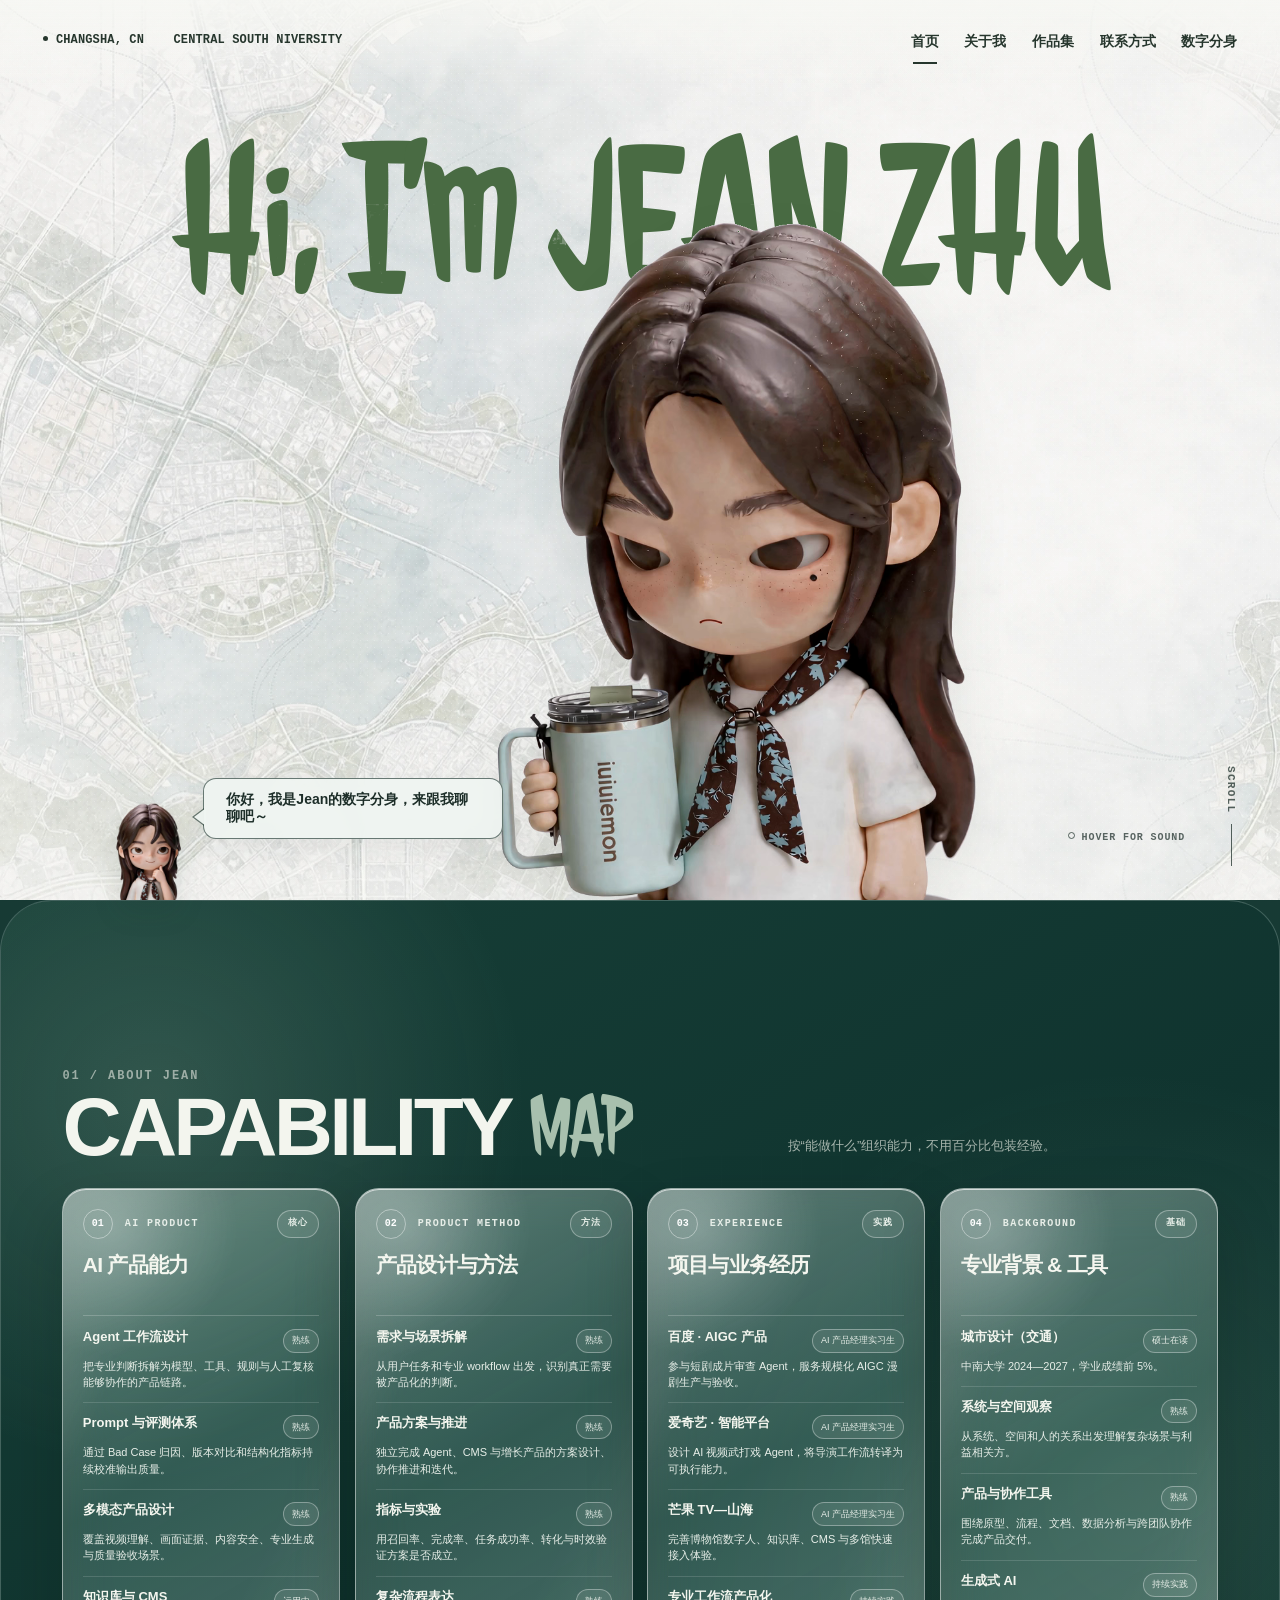
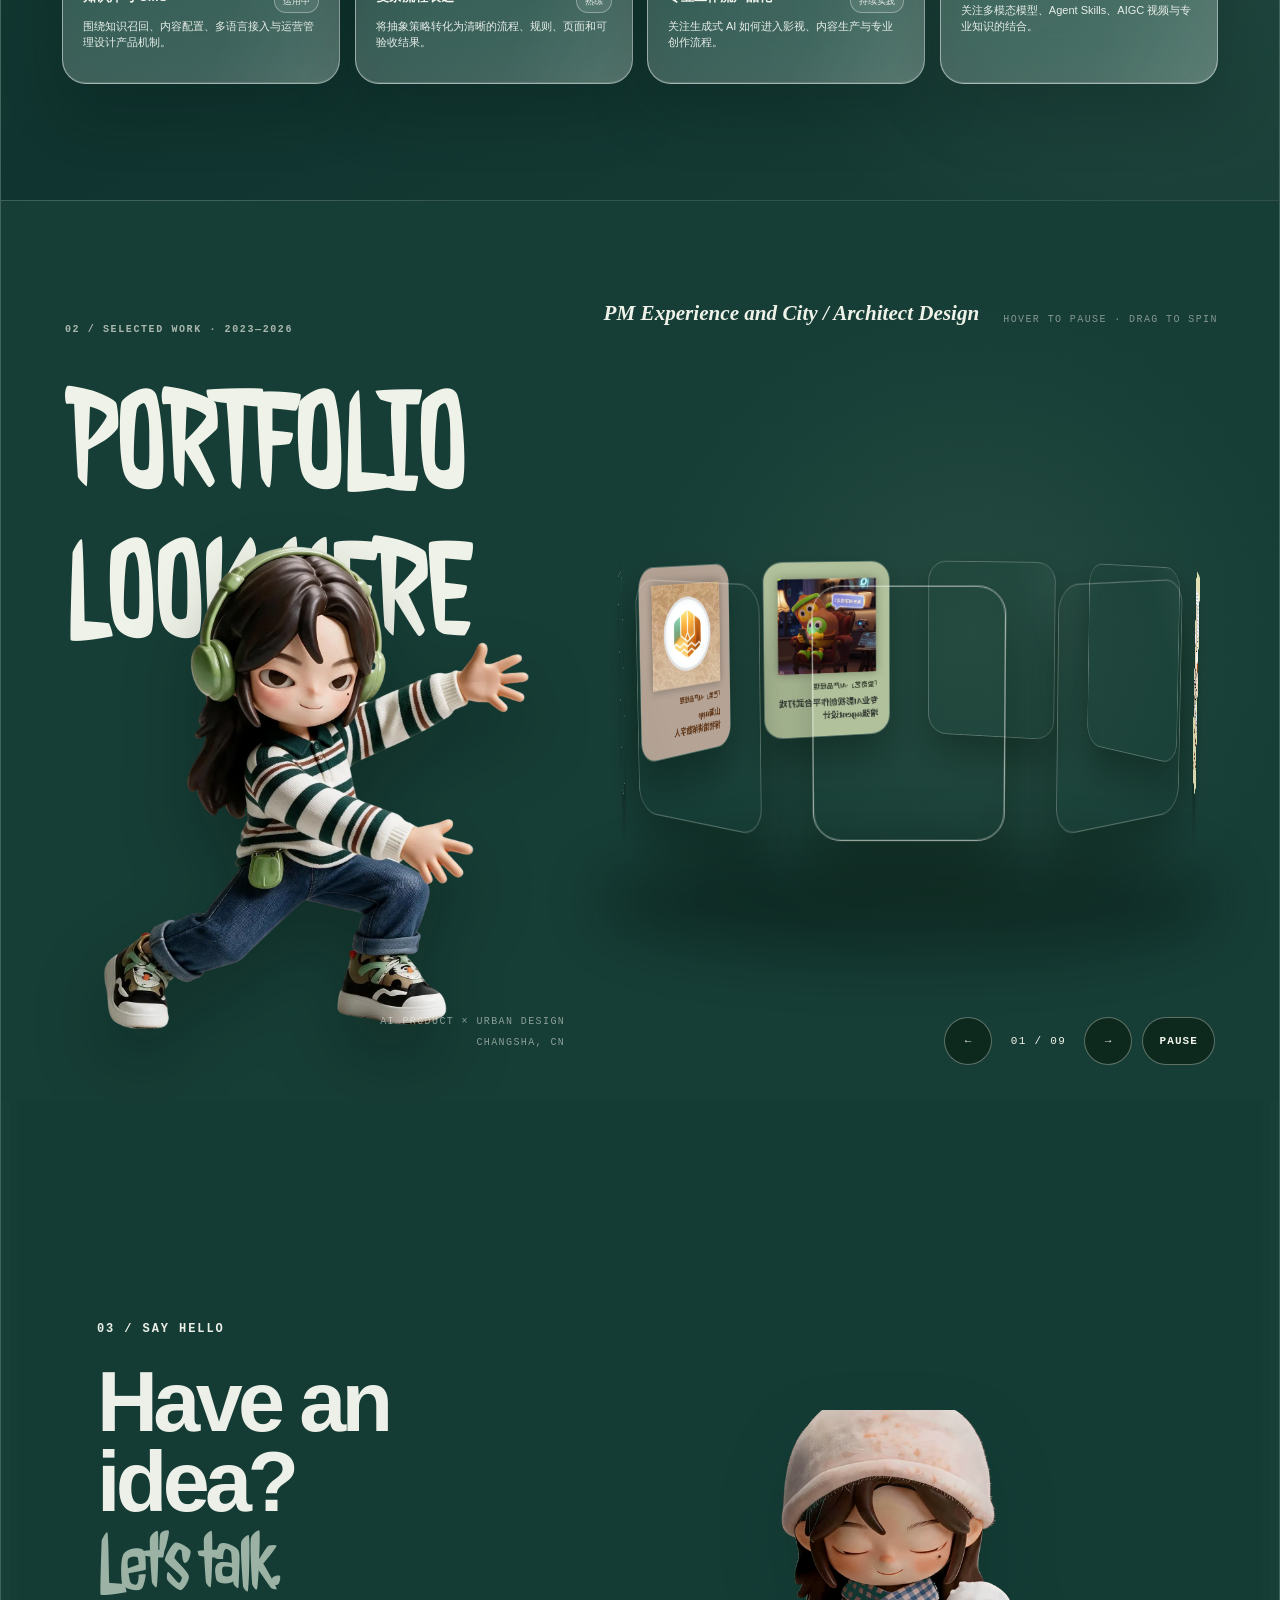
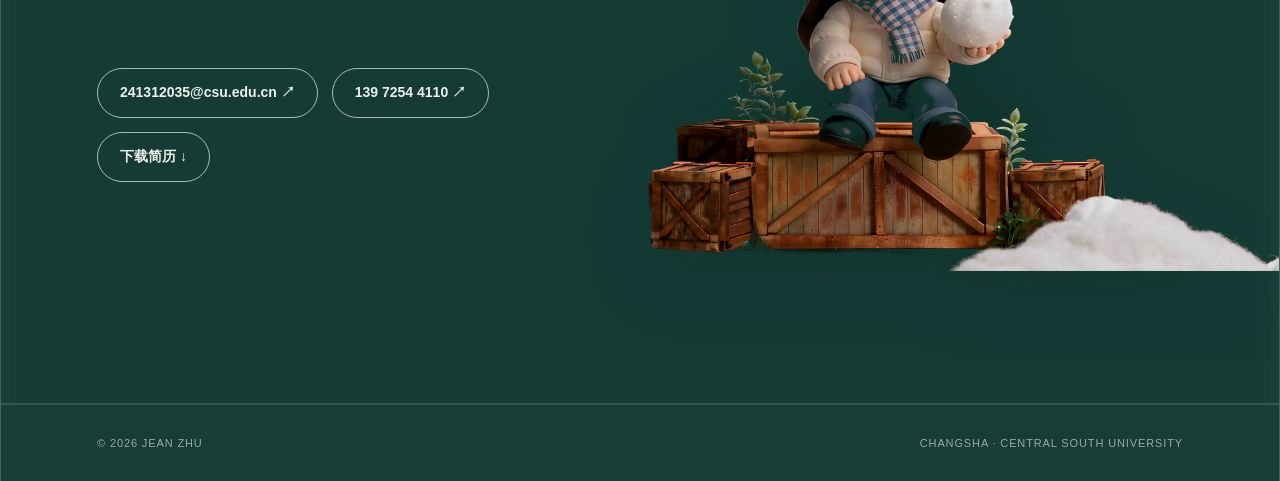
==== index.html @ d47df319 "Publish Jean Zhu portfolio" ====
<!doctype html>
<html lang="zh-CN">
  <head>
    <meta charset="UTF-8" />
    <meta name="viewport" content="width=device-width, initial-scale=1, viewport-fit=cover" />
    <meta name="theme-color" content="#eef2ee" />
    <meta
      name="description"
      content="Jean Zhu 的个人 IP 网站——AI 产品、城市观察与专业工作流。"
    />
    <title>Jean Zhu — Personal Portfolio</title>
    <style>
      @font-face {
        font-family: "Jolly Lodger";
        src: url("./assets/jean-home/JollyLodger-Regular.ttf") format("truetype");
        font-display: swap;
        font-style: normal;
        font-weight: 400;
      }

      :root {
        --forest: #496b43;
        --forest-deep: #173a34;
        --lower-surface: #163d36;
        --lower-surface-rgb: 22, 61, 54;
        --ink: #1d2e29;
        --paper: #edf1ed;
        --paper-solid: #f5f6f1;
        --line: rgba(27, 55, 48, 0.42);
        --nav-x: clamp(24px, 3.35vw, 68px);
        --ui-font: "Avenir Next Condensed", "Avenir Next", "Arial Narrow", "PingFang SC",
          "Microsoft YaHei", sans-serif;
      }

      *,
      *::before,
      *::after {
        box-sizing: border-box;
      }

      html {
        scroll-behavior: smooth;
      }

      body {
        min-width: 320px;
        margin: 0;
        overflow-x: hidden;
        color: var(--ink);
        background: var(--forest-deep);
        font-family: var(--ui-font);
        -webkit-font-smoothing: antialiased;
      }

      button,
      input {
        font: inherit;
      }

      button,
      a {
        -webkit-tap-highlight-color: transparent;
        touch-action: manipulation;
      }

      button {
        color: inherit;
      }

      a {
        color: inherit;
        text-decoration: none;
      }

      :focus-visible {
        outline: 2px solid var(--forest-deep);
        outline-offset: 4px;
      }

      .sr-only {
        position: absolute;
        width: 1px;
        height: 1px;
        padding: 0;
        margin: -1px;
        overflow: hidden;
        clip: rect(0, 0, 0, 0);
        white-space: nowrap;
        border: 0;
      }

      .skip-link {
        position: fixed;
        top: 12px;
        left: 12px;
        z-index: 100;
        padding: 10px 14px;
        border-radius: 999px;
        background: var(--forest-deep);
        color: #fff;
        font-size: 13px;
        font-weight: 700;
        transform: translateY(-150%);
        transition: transform 160ms ease;
      }

      .skip-link:focus {
        transform: translateY(0);
      }

      .topbar {
        position: fixed;
        inset: 0 0 auto;
        z-index: 50;
        display: flex;
        align-items: flex-start;
        justify-content: space-between;
        min-height: 86px;
        padding: 34px var(--nav-x) 20px;
        background: linear-gradient(to bottom, rgba(246, 247, 243, 0.82), rgba(246, 247, 243, 0));
        color: #26362d;
        transition: color 220ms ease, background 220ms ease;
      }

      .topbar.is-dark {
        color: #f1f2eb;
        background: linear-gradient(to bottom, rgba(16, 46, 41, 0.88), rgba(16, 46, 41, 0));
      }

      .brand-meta,
      .nav-links {
        display: flex;
        align-items: center;
        white-space: nowrap;
        font-weight: 760;
        line-height: 1;
      }

      .brand-meta {
        gap: clamp(24px, 2.3vw, 48px);
        font-family: "Arial Narrow", "Avenir Next Condensed", monospace;
        font-size: clamp(12px, 0.84vw, 17px);
        letter-spacing: 0.012em;
      }

      .brand-meta__city::before {
        display: inline-block;
        width: 5px;
        height: 5px;
        margin: 0 8px 2px 0;
        border-radius: 50%;
        background: currentColor;
        content: "";
      }

      .nav-links {
        gap: clamp(22px, 2vw, 42px);
        font-size: clamp(14px, 1vw, 20px);
      }

      .nav-links a,
      .nav-links button {
        position: relative;
        display: inline-flex;
        align-items: flex-start;
        min-height: 30px;
        margin: 0;
        padding: 0 0 8px;
        border: 0;
        background: transparent;
        cursor: pointer;
        -webkit-appearance: none;
        appearance: none;
        color: inherit;
        font: inherit;
        font-weight: 760;
        line-height: 1;
      }

      .nav-links a::after,
      .nav-links button::after {
        position: absolute;
        right: 8%;
        bottom: 0;
        left: 8%;
        height: 2px;
        background: currentColor;
        content: "";
        transform: scaleX(0);
        transition: transform 180ms ease;
      }

      .nav-links a:hover::after,
      .nav-links a[aria-current="page"]::after,
      .nav-links button:hover::after {
        transform: scaleX(1);
      }

      .menu-button {
        display: none;
        width: 46px;
        height: 46px;
        padding: 0;
        border: 1px solid currentColor;
        border-radius: 50%;
        background: rgba(244, 246, 241, 0.62);
        cursor: pointer;
      }

      .menu-button span {
        display: block;
        width: 17px;
        height: 1px;
        margin: 5px auto;
        background: currentColor;
        transition: transform 180ms ease;
      }

      .hero {
        position: sticky;
        top: 0;
        z-index: 0;
        height: 100vh;
        height: 100svh;
        min-height: 600px;
        isolation: isolate;
        overflow: hidden;
        background-color: var(--paper);
        background-image: url("./assets/jean-home/city-background.png");
        background-image: image-set(
          url("./assets/jean-home/city-background.webp") type("image/webp"),
          url("./assets/jean-home/city-background.png") type("image/png")
        );
        background-position: center;
        background-size: cover;
        background-repeat: no-repeat;
      }

      .hero::before {
        position: absolute;
        inset: 0;
        z-index: 1;
        background-image: radial-gradient(circle, rgba(255, 255, 255, 0.7) 0.75px, transparent 0.85px);
        background-size: 7px 7px;
        content: "";
        opacity: 0.38;
        pointer-events: none;
      }

      .hero::after {
        position: absolute;
        inset: 0;
        z-index: 1;
        background:
          linear-gradient(to bottom, rgba(255, 255, 255, 0.05) 62%, rgba(242, 245, 240, 0.18)),
          radial-gradient(circle at 52% 42%, rgba(255, 255, 255, 0), rgba(250, 251, 248, 0.1) 72%);
        content: "";
        pointer-events: none;
      }

      .hero-title {
        position: absolute;
        top: clamp(110px, 14.5vh, 168px);
        right: 2vw;
        left: 2vw;
        z-index: 2;
        margin: 0;
        color: var(--forest);
        font-family: "Jolly Lodger", "Arial Narrow", cursive;
        font-size: clamp(124px, 16vw, 324px);
        font-weight: 400;
        letter-spacing: -0.022em;
        line-height: 0.82;
        text-align: center;
        white-space: nowrap;
        opacity: 0;
        transform: translateY(30px);
        animation: title-in 900ms cubic-bezier(0.22, 1, 0.36, 1) 120ms forwards;
      }

      @keyframes title-in {
        to {
          opacity: 1;
          transform: translateY(0);
        }
      }

      .character-stage {
        position: absolute;
        bottom: -1px;
        left: 57%;
        z-index: 3;
        height: min(77.5svh, 860px);
        aspect-ratio: 4 / 3;
        transform: translateX(-50%);
        cursor: default;
        pointer-events: auto;
      }

      .character-stage video {
        display: block;
        width: 100%;
        height: 100%;
        object-fit: contain;
        object-position: center bottom;
        filter: saturate(0.96) contrast(1.015) drop-shadow(0 22px 25px rgba(37, 47, 40, 0.08));
        transition: filter 220ms ease;
      }

      .character-stage.is-sounding video {
        filter: saturate(1) contrast(1.025) brightness(1.015) drop-shadow(0 24px 28px rgba(37, 47, 40, 0.11));
      }

      .character-stage video.video-fallback {
        mix-blend-mode: multiply;
      }

      .scroll-note {
        position: absolute;
        right: var(--nav-x);
        bottom: 34px;
        z-index: 4;
        display: flex;
        align-items: center;
        gap: 10px;
        color: rgba(29, 46, 41, 0.74);
        font-family: "Arial Narrow", monospace;
        font-size: 11px;
        font-weight: 700;
        letter-spacing: 0.12em;
        text-transform: uppercase;
        writing-mode: vertical-rl;
      }

      .scroll-note::after {
        width: 1px;
        height: 42px;
        background: currentColor;
        content: "";
        animation: scroll-line 1.7s ease-in-out infinite;
        transform-origin: top;
      }

      @keyframes scroll-line {
        0%, 100% { transform: scaleY(0.35); opacity: 0.45; }
        50% { transform: scaleY(1); opacity: 1; }
      }

      .assistant-root {
        position: fixed;
        left: clamp(24px, 8.7vw, 178px);
        bottom: 0;
        z-index: 70;
        display: flex;
        align-items: flex-end;
        gap: 16px;
      }

      .assistant-launcher {
        flex: none;
        padding: 0;
        border: 0;
        background: transparent;
        cursor: pointer;
      }

      .assistant-avatar {
        display: block;
        width: clamp(76px, 5.9vw, 120px);
        height: auto;
        filter: drop-shadow(0 10px 14px rgba(27, 48, 40, 0.12));
        transform-origin: bottom;
        transition: transform 220ms cubic-bezier(0.22, 1, 0.36, 1);
      }

      .assistant-launcher:hover .assistant-avatar {
        transform: translateY(-4px) rotate(-1deg);
      }

      .assistant-greeting {
        position: relative;
        display: block;
        width: clamp(300px, 20vw, 360px);
        min-width: 0;
        margin-bottom: clamp(46px, 4.8vw, 84px);
        padding: 12px 22px;
        border: 1px solid rgba(32, 55, 48, 0.65);
        border-radius: 13px;
        background: rgba(239, 245, 241, 0.92);
        box-shadow: 0 10px 30px rgba(27, 48, 40, 0.07);
        color: var(--ink);
        cursor: pointer;
        font-size: clamp(14px, 1.05vw, 20px);
        font-weight: 650;
        line-height: 1.25;
        text-align: left;
        backdrop-filter: blur(8px);
        transition: opacity 180ms ease, transform 180ms ease, visibility 180ms step-end;
      }

      .assistant-greeting:active,
      .assistant-launcher:active .assistant-avatar {
        transform: scale(0.97);
      }

      .assistant-greeting.is-hidden {
        visibility: hidden;
        opacity: 0;
        pointer-events: none;
        transform: translateX(-12px) scale(0.96);
        transition: opacity 180ms ease, transform 180ms ease, visibility 180ms step-start;
      }

      .assistant-greeting::before,
      .assistant-greeting::after {
        position: absolute;
        left: -12px;
        bottom: 12px;
        width: 0;
        height: 0;
        border-top: 9px solid transparent;
        border-right: 12px solid rgba(32, 55, 48, 0.65);
        border-bottom: 9px solid transparent;
        content: "";
      }

      .assistant-greeting::after {
        left: -10px;
        border-right-color: rgba(239, 245, 241, 0.98);
      }

      .assistant-panel {
        position: absolute;
        left: 0;
        bottom: calc(100% + 22px);
        display: none;
        width: min(390px, calc(100vw - 48px));
        max-height: min(610px, calc(100vh - 170px));
        overflow: hidden;
        border: 1px solid rgba(22, 55, 49, 0.55);
        border-radius: 18px;
        background: rgba(248, 249, 245, 0.96);
        box-shadow: 0 24px 70px rgba(19, 49, 43, 0.24);
        backdrop-filter: blur(18px);
        transform-origin: bottom left;
      }

      .assistant-panel.is-open {
        display: grid;
        grid-template-rows: auto minmax(120px, 1fr) auto auto;
        animation: panel-in 240ms cubic-bezier(0.22, 1, 0.36, 1);
      }

      @keyframes panel-in {
        from { opacity: 0; transform: translateY(12px) scale(0.97); }
        to { opacity: 1; transform: translateY(0) scale(1); }
      }

      .assistant-header {
        display: flex;
        align-items: center;
        justify-content: space-between;
        padding: 16px 16px 14px 18px;
        border-bottom: 1px solid rgba(22, 55, 49, 0.14);
      }

      .assistant-header strong,
      .assistant-header small {
        display: block;
      }

      .assistant-header strong {
        font-size: 14px;
        letter-spacing: 0.08em;
      }

      .assistant-header small {
        margin-top: 2px;
        color: rgba(29, 46, 41, 0.62);
        font-size: 11px;
      }

      .assistant-close {
        display: grid;
        width: 44px;
        height: 44px;
        place-items: center;
        padding: 0;
        border: 0;
        border-radius: 50%;
        background: transparent;
        cursor: pointer;
        font-size: 24px;
      }

      .assistant-close:hover {
        background: rgba(23, 58, 52, 0.08);
      }

      .assistant-messages {
        display: flex;
        flex-direction: column;
        gap: 10px;
        min-height: 150px;
        padding: 16px 18px;
        overflow-y: auto;
        overscroll-behavior: contain;
      }

      .message {
        max-width: 88%;
        margin: 0;
        padding: 10px 12px;
        border-radius: 14px;
        font-size: 13px;
        line-height: 1.55;
      }

      .message--assistant {
        align-self: flex-start;
        border-bottom-left-radius: 4px;
        background: #e4ece6;
      }

      .message--user {
        align-self: flex-end;
        border-bottom-right-radius: 4px;
        background: var(--forest-deep);
        color: #fff;
      }

      .quick-questions {
        display: flex;
        gap: 7px;
        padding: 0 18px 12px;
        overflow-x: auto;
        scrollbar-width: none;
      }

      .quick-questions::-webkit-scrollbar {
        display: none;
      }

      .quick-questions button {
        flex: none;
        min-height: 36px;
        padding: 7px 11px;
        border: 1px solid rgba(23, 58, 52, 0.28);
        border-radius: 999px;
        background: transparent;
        cursor: pointer;
        font-size: 11px;
        transition: background 160ms ease, color 160ms ease;
      }

      .quick-questions button:hover {
        background: var(--forest-deep);
        color: #fff;
      }

      .assistant-form {
        display: grid;
        grid-template-columns: 1fr 44px;
        gap: 8px;
        padding: 12px;
        border-top: 1px solid rgba(22, 55, 49, 0.14);
      }

      .assistant-form input {
        min-width: 0;
        height: 44px;
        padding: 0 14px;
        border: 1px solid rgba(23, 58, 52, 0.25);
        border-radius: 999px;
        background: #fff;
        font-size: 13px;
      }

      .assistant-form button {
        display: grid;
        width: 44px;
        height: 44px;
        place-items: center;
        border: 0;
        border-radius: 50%;
        background: var(--forest-deep);
        color: #fff;
        cursor: pointer;
        font-size: 18px;
      }

      .assistant-form button:disabled {
        cursor: not-allowed;
        opacity: 0.4;
      }

      .music-toggle {
        position: fixed;
        right: calc(var(--nav-x) + 48px);
        bottom: 24px;
        z-index: 65;
        min-height: 44px;
        padding: 0 4px;
        border: 0;
        background: transparent;
        color: rgba(29, 46, 41, 0.72);
        cursor: default;
        font-family: "Arial Narrow", monospace;
        font-size: 10px;
        font-weight: 700;
        letter-spacing: 0.09em;
        text-transform: uppercase;
        pointer-events: none;
      }

      .music-toggle::before {
        display: inline-block;
        width: 7px;
        height: 7px;
        margin: 0 7px 1px 0;
        border: 1px solid currentColor;
        border-radius: 50%;
        content: "";
      }

      .music-toggle.is-playing::before {
        background: currentColor;
      }

      .content-shell {
        position: relative;
        z-index: 10;
        margin-top: 0;
        overflow: hidden;
        border: 1px solid rgba(255, 255, 255, 0.2);
        border-bottom: 0;
        border-radius: clamp(34px, 4vw, 66px) clamp(34px, 4vw, 66px) 0 0;
        background: rgba(var(--lower-surface-rgb), 0.94);
        color: #edf0e8;
        box-shadow:
          inset 0 1px 0 rgba(255, 255, 255, 0.22),
          inset 0 18px 48px rgba(255, 255, 255, 0.035);
        -webkit-backdrop-filter: blur(20px) saturate(135%);
        backdrop-filter: blur(20px) saturate(135%);
      }

      .content-shell::before {
        position: absolute;
        top: 0;
        right: 0;
        left: 0;
        z-index: 2;
        height: clamp(82px, 10vw, 156px);
        border-radius: inherit;
        background:
          radial-gradient(ellipse at 24% -30%, rgba(255, 255, 255, 0.21), transparent 53%),
          linear-gradient(180deg, rgba(255, 255, 255, 0.12), rgba(255, 255, 255, 0.025) 48%, transparent);
        box-shadow: inset 0 1px 0 rgba(255, 255, 255, 0.28);
        content: "";
        pointer-events: none;
      }

      .content-shell > * {
        position: relative;
        z-index: 3;
      }

      .content-section {
        min-height: 82vh;
        padding: clamp(100px, 11vw, 180px) clamp(28px, 7.5vw, 154px);
        border-bottom: 1px solid rgba(237, 240, 232, 0.14);
      }

      .section-kicker {
        margin: 0 0 26px;
        font-family: "Arial Narrow", monospace;
        font-size: 12px;
        font-weight: 700;
        letter-spacing: 0.16em;
        text-transform: uppercase;
      }

      .content-section h2 {
        max-width: 1050px;
        margin: 0;
        font-size: clamp(46px, 6.6vw, 126px);
        font-weight: 650;
        letter-spacing: -0.055em;
        line-height: 0.95;
      }

      .content-section h2 em {
        color: #9bb2a5;
        font-family: "Jolly Lodger", cursive;
        font-style: normal;
        font-weight: 400;
      }

      #about {
        position: relative;
        display: flex;
        flex-direction: column;
        justify-content: center;
        min-height: 100vh;
        min-height: 100svh;
        padding: clamp(92px, 10vh, 112px) clamp(28px, 4.8vw, 92px) clamp(34px, 4.5vh, 56px);
        overflow: hidden;
        isolation: isolate;
        background:
          radial-gradient(circle at 12% 22%, rgba(191, 218, 198, 0.17), transparent 28%),
          radial-gradient(circle at 88% 64%, rgba(116, 154, 137, 0.16), transparent 32%),
          linear-gradient(150deg, #173f37 0%, #10342f 55%, #183e37 100%);
      }

      #about::before {
        position: absolute;
        inset: 0;
        z-index: -1;
        background-image:
          linear-gradient(rgba(255, 255, 255, 0.018) 1px, transparent 1px),
          linear-gradient(90deg, rgba(255, 255, 255, 0.018) 1px, transparent 1px);
        background-size: 40px 40px;
        content: "";
        opacity: 0.42;
        -webkit-mask-image: radial-gradient(ellipse at 50% 42%, #000 12%, transparent 74%);
        mask-image: radial-gradient(ellipse at 50% 42%, #000 12%, transparent 74%);
      }

      .about-heading {
        display: grid;
        grid-template-columns: minmax(0, 1fr) minmax(280px, 430px);
        align-items: end;
        gap: 10px clamp(32px, 5vw, 88px);
        width: min(1600px, 100%);
        margin: 0 auto;
        text-align: left;
      }

      .about-heading .section-kicker {
        grid-column: 1 / -1;
        margin-bottom: 0;
        color: rgba(237, 240, 232, 0.58);
      }

      .content-section .about-title {
        max-width: none;
        color: #f3f5ee;
        font-size: clamp(58px, 6.4vw, 112px);
        letter-spacing: -0.045em;
        line-height: 0.82;
        white-space: nowrap;
      }

      .content-section .about-title em {
        display: inline-block;
        color: #a8c0ae;
      }

      .about-lede {
        max-width: 430px;
        margin: 0 0 4px;
        color: rgba(237, 240, 232, 0.68);
        font-size: clamp(13px, 0.95vw, 17px);
        line-height: 1.55;
      }

      .about-grid {
        display: grid;
        grid-template-columns: repeat(4, minmax(0, 1fr));
        gap: clamp(12px, 1.15vw, 20px);
        width: min(1600px, 100%);
        margin: clamp(22px, 3.2vh, 34px) auto 0;
        perspective: 1200px;
      }

      .skill-card {
        --card-rotate-x: 0deg;
        --card-rotate-y: 0deg;
        --card-shift-x: 0px;
        --shine-x: 50%;
        --shine-y: 16%;
        position: relative;
        min-width: 0;
        min-height: 0;
        padding: clamp(18px, 1.55vw, 26px);
        overflow: hidden;
        border: 1px solid rgba(255, 255, 255, 0.46);
        border-radius: clamp(24px, 1.8vw, 32px);
        background:
          linear-gradient(150deg, rgba(244, 250, 244, 0.28), rgba(184, 211, 196, 0.12) 52%, rgba(244, 250, 244, 0.18)),
          rgba(220, 235, 224, 0.1);
        box-shadow:
          0 28px 60px rgba(2, 20, 17, 0.24),
          inset 0 1px 0 rgba(255, 255, 255, 0.66),
          inset 0 -1px 0 rgba(255, 255, 255, 0.14);
        color: #f4f6ef;
        transform: translate3d(var(--card-shift-x), 0, 0) rotateX(var(--card-rotate-x)) rotateY(var(--card-rotate-y));
        transform-style: preserve-3d;
        transition: transform 260ms cubic-bezier(0.2, 0.72, 0.25, 1), border-color 220ms ease, box-shadow 220ms ease;
        will-change: transform;
        -webkit-backdrop-filter: blur(24px) saturate(128%);
        backdrop-filter: blur(24px) saturate(128%);
      }

      .skill-card::before,
      .skill-card::after {
        position: absolute;
        inset: 0;
        border-radius: inherit;
        content: "";
        pointer-events: none;
      }

      .skill-card::before {
        background:
          linear-gradient(116deg, rgba(255, 255, 255, 0.2), transparent 28%, transparent 72%, rgba(214, 237, 222, 0.12)),
          radial-gradient(circle at 18% 8%, rgba(255, 255, 255, 0.34), transparent 25%);
        opacity: 0.72;
      }

      .skill-card::after {
        background: radial-gradient(circle 190px at var(--shine-x) var(--shine-y), rgba(255, 255, 255, 0.3), transparent 68%);
        mix-blend-mode: screen;
        opacity: 0;
        transition: opacity 180ms ease;
      }

      .skill-card.is-parallax-active {
        border-color: rgba(255, 255, 255, 0.68);
        box-shadow:
          0 36px 78px rgba(2, 20, 17, 0.3),
          inset 0 1px 0 rgba(255, 255, 255, 0.82),
          inset 0 -1px 0 rgba(255, 255, 255, 0.2);
      }

      .skill-card.is-parallax-active::after {
        opacity: 1;
      }

      .skill-card > * {
        position: relative;
        z-index: 1;
        transform: translateZ(18px);
      }

      .skill-card__meta {
        display: grid;
        grid-template-columns: auto minmax(0, 1fr) auto;
        align-items: center;
        gap: 12px;
        min-height: 30px;
        margin-bottom: clamp(15px, 1.7vh, 22px);
        color: #e7eee8;
        font: 700 10px/1 "Arial Narrow", monospace;
        letter-spacing: 0.14em;
        text-transform: uppercase;
      }

      .skill-card__index {
        display: grid;
        width: 30px;
        height: 30px;
        place-items: center;
        border: 1px solid rgba(255, 255, 255, 0.4);
        border-radius: 50%;
        color: #fff;
        letter-spacing: 0;
      }

      .skill-card__badge,
      .skill-item__badge {
        display: inline-flex;
        align-items: center;
        justify-content: center;
        border: 1px solid rgba(255, 255, 255, 0.34);
        border-radius: 999px;
        background: rgba(239, 246, 239, 0.09);
        color: #e7eee8;
        white-space: nowrap;
      }

      .skill-card__badge {
        min-height: 28px;
        padding: 0 10px;
        font-size: 9px;
        letter-spacing: 0.08em;
      }

      .skill-card h3 {
        min-height: 2.15em;
        margin: 0;
        font-size: clamp(21px, 1.55vw, 28px);
        letter-spacing: -0.035em;
        line-height: 1.08;
      }

      .skill-list {
        display: grid;
        gap: 0;
        margin: clamp(13px, 1.8vh, 18px) 0 0;
        padding: 0;
        border-top: 1px solid rgba(255, 255, 255, 0.2);
        list-style: none;
      }

      .skill-list li {
        padding: clamp(10px, 1.35vh, 14px) 0;
        border-bottom: 1px solid rgba(255, 255, 255, 0.14);
      }

      .skill-list li:last-child {
        border-bottom: 0;
      }

      .skill-item__heading {
        display: flex;
        align-items: flex-start;
        justify-content: space-between;
        gap: 10px;
      }

      .skill-item__heading h4 {
        margin: 0;
        font-size: clamp(13px, 0.9vw, 16px);
        line-height: 1.28;
      }

      .skill-item__badge {
        flex: none;
        min-height: 24px;
        padding: 0 8px;
        font-size: 9px;
      }

      .skill-list p {
        margin: 5px 0 0;
        color: #e7eee8;
        font-size: clamp(11px, 0.74vw, 13px);
        line-height: 1.48;
      }

      @media (max-width: 1080px) {
        #about {
          justify-content: flex-start;
          padding-right: clamp(28px, 7.5vw, 72px);
          padding-bottom: 80px;
          padding-left: clamp(28px, 7.5vw, 72px);
        }

        .about-heading {
          grid-template-columns: 1fr;
        }

        .about-heading .section-kicker {
          grid-column: auto;
        }

        .content-section .about-title {
          white-space: normal;
        }

        .about-lede {
          margin-top: 10px;
        }

        .about-grid {
          grid-template-columns: repeat(2, minmax(0, 1fr));
        }

        .skill-card {
          min-height: 0;
        }

        .skill-card h3 {
          min-height: 0;
        }
      }

      #work {
        position: relative;
        display: grid;
        grid-template-columns: minmax(360px, 0.9fr) minmax(560px, 1.1fr);
        align-items: center;
        gap: clamp(28px, 3vw, 64px);
        min-height: 100vh;
        min-height: 100svh;
        padding: clamp(100px, 9vh, 134px) clamp(28px, 5vw, 96px) clamp(32px, 4vh, 56px);
        overflow: hidden;
        isolation: isolate;
        background:
          radial-gradient(circle at 76% 48%, rgba(144, 174, 137, 0.12), transparent 31%),
          var(--lower-surface);
      }

      #work::before {
        position: absolute;
        inset: 0;
        z-index: -1;
        background-image:
          linear-gradient(rgba(255, 255, 255, 0.018) 1px, transparent 1px),
          linear-gradient(90deg, rgba(255, 255, 255, 0.018) 1px, transparent 1px);
        background-size: 38px 38px;
        content: "";
        opacity: 0.42;
        -webkit-mask-image: radial-gradient(circle at 75% 50%, #000, transparent 68%);
        mask-image: radial-gradient(circle at 75% 50%, #000, transparent 68%);
      }

      .portfolio-copy {
        position: relative;
        z-index: 4;
        align-self: stretch;
        min-height: 540px;
      }

      .portfolio-eyebrow {
        position: absolute;
        top: 3%;
        left: 0;
        margin: 0;
        color: rgba(239, 242, 232, 0.68);
        font-family: "Arial Narrow", monospace;
        font-size: 10px;
        font-weight: 700;
        letter-spacing: 0.16em;
        text-transform: uppercase;
      }

      .portfolio-title {
        position: absolute;
        top: 12%;
        left: 0;
        z-index: 1;
        margin: 0;
        color: #eff2e8;
        font-family: "Jolly Lodger", cursive;
        font-size: clamp(106px, 10.6vw, 204px);
        font-weight: 400;
        letter-spacing: -0.025em;
        line-height: 0.68;
        text-transform: uppercase;
      }

      .portfolio-title span {
        display: block;
      }

      .portfolio-title span + span {
        margin-top: 0.42em;
      }

      .portfolio-title em {
        color: inherit;
        font-style: normal;
      }

      .portfolio-jean {
        position: absolute;
        top: 29%;
        bottom: auto;
        left: 50%;
        z-index: 3;
        display: block;
        width: min(41vw, 560px);
        height: 76%;
        object-fit: contain;
        object-position: center top;
        filter: drop-shadow(0 34px 34px rgba(4, 18, 8, 0.3));
        pointer-events: none;
        transform: translateX(-50%);
      }

      .portfolio-meta {
        position: absolute;
        right: 0;
        bottom: 2%;
        z-index: 4;
        display: grid;
        justify-items: end;
        gap: 7px;
        margin: 0;
        color: rgba(239, 242, 232, 0.54);
        font-family: "Arial Narrow", monospace;
        font-size: 10px;
        letter-spacing: 0.14em;
        line-height: 1.4;
        text-transform: uppercase;
      }

      .portfolio-showcase {
        position: relative;
        z-index: 3;
        align-self: stretch;
        display: grid;
        grid-template-rows: auto minmax(390px, 1fr) auto;
        min-width: 0;
        min-height: 540px;
      }

      .portfolio-showcase__heading {
        display: flex;
        align-items: end;
        justify-content: space-between;
        gap: 24px;
        margin: 0 0 18px;
      }

      .portfolio-showcase__heading p {
        max-width: 560px;
        margin: 0;
        color: #eff2e8;
        font-family: Georgia, "Times New Roman", serif;
        font-size: clamp(18px, 1.65vw, 30px);
        font-style: italic;
        font-weight: 700;
        line-height: 1.15;
        white-space: nowrap;
      }

      .portfolio-showcase__heading span {
        flex: none;
        color: rgba(239, 242, 232, 0.5);
        font-family: "Arial Narrow", monospace;
        font-size: 10px;
        letter-spacing: 0.14em;
        text-transform: uppercase;
      }

      .portfolio-stage {
        --ring-radius: clamp(260px, 22vw, 340px);
        position: relative;
        min-width: 0;
        min-height: 390px;
        cursor: grab;
        perspective: 1450px;
        perspective-origin: 50% 48%;
        touch-action: pan-y;
        user-select: none;
      }

      .portfolio-stage::after {
        position: absolute;
        left: 50%;
        border-radius: 50%;
        content: "";
        pointer-events: none;
        transform: translateX(-50%);
      }

      .portfolio-stage::after {
        top: 76%;
        width: min(48vw, 700px);
        height: 16%;
        background: rgba(2, 12, 4, 0.36);
        filter: blur(28px);
      }

      .portfolio-ring {
        position: absolute;
        top: 50%;
        left: 50%;
        z-index: 2;
        width: 1px;
        height: 1px;
        transform: rotateX(-6deg) rotateY(var(--ring-rotation, 0deg));
        transform-style: preserve-3d;
        will-change: transform;
      }

      .portfolio-card {
        --card-angle: 0deg;
        --card-scale: 1;
        --card-lift: 0px;
        position: absolute;
        top: 0;
        left: 0;
        display: block;
        width: clamp(142px, 12.2vw, 186px);
        aspect-ratio: 3 / 4;
        overflow: hidden;
        border: 1px solid rgba(239, 242, 232, 0.28);
        border-radius: clamp(19px, 1.8vw, 30px);
        background: transparent;
        box-shadow: 0 24px 46px rgba(3, 14, 6, 0.32);
        cursor: pointer;
        transform:
          translate(-50%, -50%)
          rotateY(var(--card-angle))
          translateZ(calc(var(--ring-radius) + var(--card-lift)))
          scale(var(--card-scale));
        transform-style: preserve-3d;
        transition:
          filter 180ms ease,
          border-color 180ms ease,
          box-shadow 220ms ease,
          transform 240ms cubic-bezier(0.2, 0.8, 0.2, 1);
        will-change: transform;
        -webkit-user-drag: none;
      }

      .portfolio-card img {
        display: block;
        width: 100%;
        height: 100%;
        object-fit: cover;
        transform: translateZ(0.2px);
        pointer-events: none;
        -webkit-user-drag: none;
        user-select: none;
      }

      .portfolio-card::after {
        position: absolute;
        inset: 0;
        border-radius: inherit;
        background: linear-gradient(112deg, rgba(255, 255, 255, 0.2), transparent 24%, transparent 70%, rgba(0, 0, 0, 0.1));
        content: "";
        opacity: 0.18;
        pointer-events: none;
        transform: translateZ(0.4px);
      }

      .portfolio-card[aria-current="true"] {
        border-color: rgba(239, 242, 232, 0.62);
      }

      .portfolio-card:hover,
      .portfolio-card:focus-visible {
        --card-lift: 14px;
        --card-scale: 1.045;
        border-color: rgba(239, 242, 232, 0.9);
        box-shadow: 0 34px 64px rgba(1, 12, 4, 0.5), 0 0 0 5px rgba(239, 242, 232, 0.07);
        filter: brightness(1.07) saturate(1.04);
      }

      .portfolio-card:active {
        filter: brightness(0.94);
      }

      .portfolio-stage.is-dragging {
        cursor: grabbing;
      }

      .portfolio-stage.is-dragging .portfolio-card {
        cursor: grabbing;
      }

      .portfolio-stage.is-dragging .portfolio-ring,
      .portfolio-stage.is-dragging .portfolio-card {
        transition: none;
      }

      .portfolio-card:focus-visible,
      .portfolio-control:focus-visible {
        outline: 3px solid #f3f5ec;
        outline-offset: 5px;
      }

      .portfolio-controls {
        position: relative;
        z-index: 40;
        display: flex;
        align-items: center;
        justify-content: flex-end;
        gap: 10px;
        padding-top: 10px;
      }

      .portfolio-control {
        display: grid;
        place-items: center;
        min-width: 48px;
        height: 48px;
        padding: 0 16px;
        border: 1px solid rgba(239, 242, 232, 0.36);
        border-radius: 999px;
        background: rgba(7, 25, 11, 0.54);
        color: #f1f4eb;
        cursor: pointer;
        font: 700 11px/1 "Arial Narrow", monospace;
        letter-spacing: 0.1em;
        text-transform: uppercase;
        transition: background 160ms ease, color 160ms ease, border-color 160ms ease;
      }

      .portfolio-control:hover {
        border-color: #f1f4eb;
        background: #f1f4eb;
        color: #17341b;
      }

      .portfolio-count {
        min-width: 72px;
        color: #eff2e8;
        font-family: "Arial Narrow", monospace;
        font-size: 11px;
        font-variant-numeric: tabular-nums;
        letter-spacing: 0.12em;
        text-align: center;
      }

      .portfolio-toast {
        position: absolute;
        right: 0;
        bottom: 68px;
        z-index: 60;
        max-width: min(320px, 80vw);
        padding: 13px 17px;
        border: 1px solid rgba(239, 242, 232, 0.26);
        border-radius: 999px;
        background: rgba(5, 20, 9, 0.92);
        box-shadow: 0 16px 36px rgba(0, 0, 0, 0.3);
        color: #f1f4eb;
        font-size: 12px;
        line-height: 1.4;
        opacity: 0;
        pointer-events: none;
        transform: translateY(8px);
        transition: opacity 180ms ease, transform 220ms ease;
      }

      .portfolio-toast.is-visible {
        opacity: 1;
        transform: translateY(0);
      }

      body.project-viewer-open {
        overflow: hidden;
      }

      .project-viewer {
        position: fixed;
        z-index: 1000;
        inset: 0;
        display: grid;
        grid-template-rows: auto minmax(0, 1fr);
        padding: 14px;
        visibility: hidden;
        background:
          radial-gradient(circle at 14% 0%, rgba(202, 221, 208, 0.22), transparent 34%),
          rgba(7, 29, 23, 0.88);
        backdrop-filter: blur(26px) saturate(125%);
        -webkit-backdrop-filter: blur(26px) saturate(125%);
        opacity: 0;
        pointer-events: none;
        transform: translateY(24px);
        transition:
          opacity 280ms ease,
          transform 360ms cubic-bezier(0.22, 1, 0.36, 1),
          visibility 0s linear 360ms;
      }

      .project-viewer.is-open {
        visibility: visible;
        opacity: 1;
        pointer-events: auto;
        transform: none;
        transition-delay: 0s;
      }

      .project-viewer.is-closing {
        visibility: hidden;
        opacity: 0;
        pointer-events: none;
        transform: none;
        transition: none;
      }

      .project-viewer__bar {
        min-height: 66px;
        display: grid;
        grid-template-columns: minmax(0, 1fr) auto minmax(0, 1fr);
        align-items: center;
        gap: 16px;
        padding: 8px 10px 14px;
        color: #f2f5ed;
      }

      .project-viewer__close {
        width: fit-content;
        min-height: 44px;
        display: inline-flex;
        align-items: center;
        gap: 9px;
        padding: 0 16px;
        border: 1px solid rgba(242, 245, 237, 0.35);
        border-radius: 999px;
        color: inherit;
        background: rgba(242, 245, 237, 0.1);
        cursor: pointer;
        font: 700 11px/1 "Arial Narrow", monospace;
        letter-spacing: 0.1em;
        text-transform: uppercase;
        transition: color 180ms ease, background 180ms ease, transform 180ms ease;
      }

      .project-viewer__close:hover {
        color: #17341b;
        background: #f2f5ed;
        transform: translateX(-2px);
      }

      .project-viewer__title {
        max-width: min(50vw, 620px);
        margin: 0;
        overflow: hidden;
        font-size: 12px;
        font-weight: 750;
        letter-spacing: 0.13em;
        text-align: center;
        text-overflow: ellipsis;
        text-transform: uppercase;
        white-space: nowrap;
      }

      .project-viewer__count {
        justify-self: end;
        margin: 0;
        color: rgba(242, 245, 237, 0.66);
        font: 700 11px/1 "Arial Narrow", monospace;
        letter-spacing: 0.16em;
      }

      .project-viewer__canvas {
        position: relative;
        min-height: 0;
        overflow: hidden;
        border: 1px solid rgba(255, 255, 255, 0.34);
        border-radius: 34px;
        background: #eef0e8;
        box-shadow: 0 30px 90px rgba(0, 0, 0, 0.36);
      }

      .project-viewer__loading {
        position: absolute;
        z-index: 2;
        inset: 0;
        display: grid;
        place-items: center;
        color: #315046;
        background: #eef0e8;
        font: 700 11px/1 "Arial Narrow", monospace;
        letter-spacing: 0.18em;
        text-transform: uppercase;
        transition: opacity 180ms ease, visibility 180ms ease;
      }

      .project-viewer__loading::before {
        position: absolute;
        width: 34px;
        height: 34px;
        margin-top: -52px;
        border: 2px solid rgba(49, 80, 70, 0.18);
        border-top-color: #315046;
        border-radius: 50%;
        animation: project-viewer-spin 0.8s linear infinite;
        content: "";
      }

      .project-viewer.is-loaded .project-viewer__loading {
        visibility: hidden;
        opacity: 0;
      }

      .project-viewer iframe {
        width: 100%;
        height: 100%;
        display: block;
        border: 0;
        background: #eef0e8;
      }

      @keyframes project-viewer-spin {
        to { transform: rotate(360deg); }
      }

      @media (max-width: 680px) {
        .project-viewer {
          padding: 8px;
        }

        .project-viewer__bar {
          min-height: 60px;
          grid-template-columns: auto minmax(0, 1fr) auto;
          gap: 9px;
          padding: 4px 2px 8px;
        }

        .project-viewer__close {
          padding: 0 13px;
        }

        .project-viewer__close span {
          display: none;
        }

        .project-viewer__title {
          max-width: none;
          font-size: 10px;
          letter-spacing: 0.08em;
        }

        .project-viewer__canvas {
          border-radius: 24px;
        }
      }

      @media (prefers-reduced-motion: reduce) {
        .project-viewer,
        .project-viewer__loading {
          transition: none;
        }

        .project-viewer__loading::before {
          animation: none;
        }
      }

      .contact-links {
        display: flex;
        flex-wrap: wrap;
        gap: 14px;
        margin-top: 64px;
      }

      .contact-links a {
        display: inline-flex;
        align-items: center;
        min-height: 50px;
        padding: 0 22px;
        border: 1px solid rgba(237, 240, 232, 0.7);
        border-radius: 999px;
        font-size: 14px;
        font-weight: 700;
        transition: background 180ms ease, color 180ms ease;
      }

      .contact-links a:hover {
        background: #edf0e8;
        color: var(--forest-deep);
      }

      #contact {
        position: relative;
        display: grid;
        grid-template-columns: minmax(0, 0.82fr) minmax(520px, 1.18fr);
        align-items: center;
        gap: clamp(32px, 4vw, 84px);
        min-height: 100vh;
        min-height: 100svh;
        overflow: hidden;
      }

      .contact-copy {
        position: relative;
        z-index: 2;
        min-width: 0;
      }

      .contact-visual {
        position: relative;
        align-self: stretch;
        display: flex;
        align-items: flex-end;
        justify-content: center;
        min-width: 0;
        width: 100%;
        min-height: 620px;
        pointer-events: none;
      }

      .contact-visual::before {
        position: absolute;
        right: 8%;
        bottom: 10%;
        left: 8%;
        height: 24%;
        border-radius: 50%;
        background: radial-gradient(ellipse, rgba(5, 24, 21, 0.28), transparent 70%);
        filter: blur(12px);
        content: "";
      }

      .contact-visual video {
        position: relative;
        z-index: 1;
        display: block;
        flex: none;
        width: clamp(820px, 63vw, 1280px);
        max-width: none;
        height: auto;
        margin-bottom: -1.6%;
        object-fit: contain;
        filter: saturate(0.96) contrast(1.02) drop-shadow(0 28px 32px rgba(5, 24, 21, 0.18));
      }

      footer {
        display: flex;
        justify-content: space-between;
        gap: 30px;
        padding: 32px clamp(28px, 7.5vw, 154px);
        border-top: 1px solid rgba(237, 240, 232, 0.14);
        background: var(--lower-surface);
        color: rgba(237, 240, 232, 0.62);
        font-size: 11px;
        letter-spacing: 0.08em;
      }

      @media (max-width: 980px) {
        .content-section {
          scroll-margin-top: 74px;
        }

        .topbar {
          align-items: center;
          min-height: 74px;
          padding-top: 16px;
          padding-bottom: 14px;
        }

        .nav-links {
          position: absolute;
          top: 74px;
          right: 16px;
          display: none;
          width: min(280px, calc(100vw - 32px));
          padding: 14px;
          border: 1px solid rgba(23, 58, 52, 0.25);
          border-radius: 16px;
          background: rgba(248, 249, 245, 0.96);
          box-shadow: 0 20px 60px rgba(23, 58, 52, 0.16);
          color: var(--forest-deep);
          backdrop-filter: blur(18px);
        }

        .nav-links.is-open {
          display: grid;
          gap: 2px;
        }

        .nav-links a,
        .nav-links button {
          min-height: 48px;
          padding: 0 12px;
          text-align: left;
        }

        .menu-button {
          display: block;
        }

        .hero-title {
          top: clamp(112px, 17vh, 155px);
          font-size: clamp(92px, 14vw, 150px);
        }

        .character-stage {
          left: 59%;
          height: min(72svh, 760px);
        }

        .assistant-root {
          left: 22px;
        }

        .assistant-greeting {
          min-width: 0;
        }

        .about-grid {
          grid-template-columns: repeat(2, minmax(0, 1fr));
        }

        #contact {
          grid-template-columns: 1fr;
          gap: 40px;
          padding-bottom: 0;
        }

        .contact-copy {
          max-width: 720px;
        }

        .contact-visual {
          min-height: min(67vw, 620px);
          margin-inline: calc(clamp(28px, 7.5vw, 154px) * -1);
        }

        .contact-visual video {
          width: min(118vw, 980px);
        }
      }

      @media (max-width: 640px) {
        :root {
          --nav-x: 18px;
        }

        .brand-meta {
          display: grid;
          gap: 5px;
          font-size: 10px;
        }

        .brand-meta__city::before {
          width: 4px;
          height: 4px;
          margin-right: 5px;
        }

        .hero {
          min-height: 560px;
          background-position: 44% center;
        }

        .hero-title {
          top: 120px;
          right: 12px;
          left: 12px;
          font-size: clamp(82px, 24vw, 124px);
          line-height: 0.75;
          white-space: normal;
        }

        .hero-title span {
          display: block;
        }

        .character-stage {
          left: 56%;
          height: min(64svh, 590px);
        }

        .scroll-note {
          display: none;
        }

        .assistant-root {
          left: 12px;
        }

        .assistant-avatar {
          width: 72px;
        }

        .assistant-launcher {
          flex: none;
        }

        .assistant-greeting {
          min-width: 0;
          width: min(250px, calc(100vw - 108px));
          margin-bottom: 38px;
          padding: 10px 13px;
          font-size: 12px;
        }

        .assistant-panel {
          position: fixed;
          right: 12px;
          bottom: 92px;
          left: 12px;
          width: auto;
          max-height: calc(100svh - 116px);
        }

        .music-toggle {
          right: 12px;
          top: 72px;
          bottom: auto;
          color: rgba(29, 46, 41, 0.58);
        }

        .content-section {
          min-height: auto;
          padding-top: 96px;
          padding-bottom: 96px;
        }

        .about-grid {
          grid-template-columns: 1fr;
        }

        .skill-card {
          min-height: 0;
          padding: 24px;
          border-radius: 28px;
          transform: none;
          will-change: auto;
        }

        .skill-card > * {
          transform: none;
        }

        #work {
          padding-top: 112px;
          padding-right: 20px;
          padding-left: 20px;
        }

        #contact {
          padding-bottom: 0;
        }

        .contact-links {
          display: grid;
          gap: 12px;
          margin-top: 48px;
        }

        .contact-links a {
          width: 100%;
          justify-content: center;
        }

        .contact-visual {
          min-height: 420px;
          margin-top: 14px;
          margin-inline: -28px;
        }

        .contact-visual video {
          width: 760px;
        }

        footer {
          display: grid;
        }
      }

      @media (max-width: 1180px) {
        #work {
          grid-template-columns: minmax(300px, 0.78fr) minmax(500px, 1.22fr);
          gap: 18px;
          padding-right: 32px;
          padding-left: 32px;
        }

        .portfolio-title {
          font-size: clamp(94px, 11vw, 134px);
        }

        .portfolio-jean {
          top: 29%;
          left: 50%;
          width: min(44vw, 500px);
          height: 74%;
        }

        .portfolio-card {
          width: clamp(140px, 13vw, 168px);
        }
      }

      @media (max-width: 900px) {
        #work {
          grid-template-columns: 1fr;
          align-items: stretch;
          gap: 24px;
          min-height: auto;
          padding: 112px 28px 72px;
        }

        .portfolio-copy {
          min-height: 510px;
        }

        .portfolio-eyebrow {
          top: 0;
        }

        .portfolio-title {
          top: 10%;
          font-size: clamp(110px, 22vw, 180px);
        }

        .portfolio-title span + span {
          margin-top: 0.35em;
        }

        .portfolio-jean {
          top: auto;
          bottom: -8%;
          left: 20%;
          width: min(55vw, 440px);
          height: 460px;
          object-position: center bottom;
          transform: none;
        }

        .portfolio-showcase {
          grid-template-rows: auto minmax(500px, 62vw) auto;
          min-height: 610px;
        }

        .portfolio-stage {
          --ring-radius: clamp(224px, 35vw, 300px);
        }

        .portfolio-card {
          width: clamp(142px, 23vw, 184px);
        }
      }

      @media (max-width: 640px) {
        #work {
          gap: 12px;
          padding: 104px 16px 64px;
        }

        .portfolio-copy {
          min-height: 405px;
        }

        .portfolio-title {
          top: 10%;
          font-size: clamp(82px, 26vw, 118px);
          line-height: 0.72;
        }

        .portfolio-title span + span {
          margin-top: 0.42em;
        }

        .portfolio-jean {
          top: auto;
          bottom: -7%;
          left: 20%;
          width: min(72vw, 340px);
          height: 350px;
          object-position: center bottom;
          transform: none;
        }

        .portfolio-meta {
          right: 4px;
          bottom: 2%;
          font-size: 8px;
        }

        .portfolio-showcase {
          grid-template-rows: auto 420px auto;
          min-height: 530px;
        }

        .portfolio-showcase__heading {
          align-items: flex-start;
          margin-bottom: 8px;
        }

        .portfolio-showcase__heading p {
          max-width: 270px;
          font-size: 18px;
          white-space: normal;
        }

        .portfolio-showcase__heading span {
          max-width: 82px;
          font-size: 8px;
          line-height: 1.5;
          text-align: right;
        }

        .portfolio-stage {
          --ring-radius: clamp(188px, 54vw, 218px);
          min-height: 420px;
          perspective: 1050px;
        }

        .portfolio-card {
          width: clamp(126px, 38vw, 148px);
          border-radius: 22px;
        }

        .portfolio-controls {
          justify-content: center;
          flex-wrap: wrap;
        }

        .portfolio-control {
          min-width: 48px;
          height: 48px;
        }

        .portfolio-toast {
          right: 50%;
          bottom: 70px;
          white-space: nowrap;
          transform: translate(50%, 8px);
        }

        .portfolio-toast.is-visible {
          transform: translate(50%, 0);
        }
      }

      @media (prefers-reduced-motion: reduce) {
        html {
          scroll-behavior: auto;
        }

        *,
        *::before,
        *::after {
          animation-duration: 0.01ms !important;
          animation-iteration-count: 1 !important;
          scroll-behavior: auto !important;
          transition-duration: 0.01ms !important;
        }

        .hero-title {
          opacity: 1;
          transform: none;
        }

        .skill-card,
        .skill-card > * {
          transform: none !important;
          will-change: auto;
        }

        .skill-card::after {
          display: none;
        }
      }

      @media (prefers-reduced-transparency: reduce) {
        .skill-card {
          background: #285149;
          -webkit-backdrop-filter: none;
          backdrop-filter: none;
        }
      }
    </style>
  </head>
  <body>
    <a class="skip-link" href="#page-content">跳到主要内容</a>
    <header class="topbar" id="topbar">
      <a class="brand-meta" href="#home" aria-label="返回首页">
        <span class="brand-meta__city">CHANGSHA, CN</span>
        <span>CENTRAL SOUTH NIVERSITY</span>
      </a>

      <nav class="nav-links" id="nav-links" aria-label="主要导航">
        <a href="#home" aria-current="page">首页</a>
        <a href="#about">关于我</a>
        <a href="#work">作品集</a>
        <a href="#contact">联系方式</a>
        <button type="button" data-open-assistant>数字分身</button>
      </nav>

      <button class="menu-button" id="menu-button" type="button" aria-label="打开导航" aria-expanded="false">
        <span></span>
        <span></span>
      </button>
    </header>

    <main>
      <section class="hero" id="home" aria-labelledby="hero-title">
        <h1 class="hero-title" id="hero-title"><span>Hi, I’m </span><span>JEAN ZHU</span></h1>

        <div class="character-stage" aria-label="Jean 的 3D 潮玩动态形象">
          <video
            id="character-video"
            autoplay
            muted
            loop
            playsinline
            preload="auto"
            poster="./assets/jean-home/jean-poster.png"
            aria-hidden="true"
          >
            <source src="./assets/jean-home/jean-transparent.webm" type="video/webm; codecs=vp9" />
            <source src="./卡通人物/主页视频.mp4" type="video/mp4" />
          </video>
        </div>

        <div class="scroll-note" aria-hidden="true">scroll</div>
      </section>

      <div class="content-shell" id="page-content">
        <section class="content-section" id="about" aria-labelledby="about-title">
          <header class="about-heading">
            <p class="section-kicker">01 / ABOUT JEAN</p>
            <h2 class="about-title" id="about-title">CAPABILITY <em>MAP</em></h2>
            <p class="about-lede">按“能做什么”组织能力，不用百分比包装经验。</p>
          </header>

          <div class="about-grid" data-skill-grid>
            <article class="skill-card" data-skill-card>
              <header class="skill-card__meta">
                <span class="skill-card__index">01</span>
                <span>AI PRODUCT</span>
                <span class="skill-card__badge">核心</span>
              </header>
              <h3>AI 产品能力</h3>
              <ul class="skill-list">
                <li>
                  <div class="skill-item__heading">
                    <h4>Agent 工作流设计</h4>
                    <span class="skill-item__badge">熟练</span>
                  </div>
                  <p>把专业判断拆解为模型、工具、规则与人工复核能够协作的产品链路。</p>
                </li>
                <li>
                  <div class="skill-item__heading">
                    <h4>Prompt 与评测体系</h4>
                    <span class="skill-item__badge">熟练</span>
                  </div>
                  <p>通过 Bad Case 归因、版本对比和结构化指标持续校准输出质量。</p>
                </li>
                <li>
                  <div class="skill-item__heading">
                    <h4>多模态产品设计</h4>
                    <span class="skill-item__badge">熟练</span>
                  </div>
                  <p>覆盖视频理解、画面证据、内容安全、专业生成与质量验收场景。</p>
                </li>
                <li>
                  <div class="skill-item__heading">
                    <h4>知识库与 CMS</h4>
                    <span class="skill-item__badge">运用中</span>
                  </div>
                  <p>围绕知识召回、内容配置、多语言接入与运营管理设计产品机制。</p>
                </li>
              </ul>
            </article>

            <article class="skill-card" data-skill-card>
              <header class="skill-card__meta">
                <span class="skill-card__index">02</span>
                <span>PRODUCT METHOD</span>
                <span class="skill-card__badge">方法</span>
              </header>
              <h3>产品设计与方法</h3>
              <ul class="skill-list">
                <li>
                  <div class="skill-item__heading">
                    <h4>需求与场景拆解</h4>
                    <span class="skill-item__badge">熟练</span>
                  </div>
                  <p>从用户任务和专业 workflow 出发，识别真正需要被产品化的判断。</p>
                </li>
                <li>
                  <div class="skill-item__heading">
                    <h4>产品方案与推进</h4>
                    <span class="skill-item__badge">熟练</span>
                  </div>
                  <p>独立完成 Agent、CMS 与增长产品的方案设计、协作推进和迭代。</p>
                </li>
                <li>
                  <div class="skill-item__heading">
                    <h4>指标与实验</h4>
                    <span class="skill-item__badge">熟练</span>
                  </div>
                  <p>用召回率、完成率、任务成功率、转化与时效验证方案是否成立。</p>
                </li>
                <li>
                  <div class="skill-item__heading">
                    <h4>复杂流程表达</h4>
                    <span class="skill-item__badge">熟练</span>
                  </div>
                  <p>将抽象策略转化为清晰的流程、规则、页面和可验收结果。</p>
                </li>
              </ul>
            </article>

            <article class="skill-card" data-skill-card>
              <header class="skill-card__meta">
                <span class="skill-card__index">03</span>
                <span>EXPERIENCE</span>
                <span class="skill-card__badge">实践</span>
              </header>
              <h3>项目与业务经历</h3>
              <ul class="skill-list">
                <li>
                  <div class="skill-item__heading">
                    <h4>百度 · AIGC 产品</h4>
                    <span class="skill-item__badge">AI 产品经理实习生</span>
                  </div>
                  <p>参与短剧成片审查 Agent，服务规模化 AIGC 漫剧生产与验收。</p>
                </li>
                <li>
                  <div class="skill-item__heading">
                    <h4>爱奇艺 · 智能平台</h4>
                    <span class="skill-item__badge">AI 产品经理实习生</span>
                  </div>
                  <p>设计 AI 视频武打戏 Agent，将导演工作流转译为可执行能力。</p>
                </li>
                <li>
                  <div class="skill-item__heading">
                    <h4>芒果 TV—山海</h4>
                    <span class="skill-item__badge">AI 产品经理实习生</span>
                  </div>
                  <p>完善博物馆数字人、知识库、CMS 与多馆快速接入体验。</p>
                </li>
                <li>
                  <div class="skill-item__heading">
                    <h4>专业工作流产品化</h4>
                    <span class="skill-item__badge">持续实践</span>
                  </div>
                  <p>关注生成式 AI 如何进入影视、内容生产与专业创作流程。</p>
                </li>
              </ul>
            </article>

            <article class="skill-card" data-skill-card>
              <header class="skill-card__meta">
                <span class="skill-card__index">04</span>
                <span>BACKGROUND</span>
                <span class="skill-card__badge">基础</span>
              </header>
              <h3>专业背景 &amp; 工具</h3>
              <ul class="skill-list">
                <li>
                  <div class="skill-item__heading">
                    <h4>城市设计（交通）</h4>
                    <span class="skill-item__badge">硕士在读</span>
                  </div>
                  <p>中南大学 2024—2027，学业成绩前 5%。</p>
                </li>
                <li>
                  <div class="skill-item__heading">
                    <h4>系统与空间观察</h4>
                    <span class="skill-item__badge">熟练</span>
                  </div>
                  <p>从系统、空间和人的关系出发理解复杂场景与利益相关方。</p>
                </li>
                <li>
                  <div class="skill-item__heading">
                    <h4>产品与协作工具</h4>
                    <span class="skill-item__badge">熟练</span>
                  </div>
                  <p>围绕原型、流程、文档、数据分析与跨团队协作完成产品交付。</p>
                </li>
                <li>
                  <div class="skill-item__heading">
                    <h4>生成式 AI</h4>
                    <span class="skill-item__badge">持续实践</span>
                  </div>
                  <p>关注多模态模型、Agent Skills、AIGC 视频与专业知识的结合。</p>
                </li>
              </ul>
            </article>
          </div>
        </section>

        <section id="work" aria-labelledby="work-title">
          <div class="portfolio-copy">
            <p class="portfolio-eyebrow">02 / SELECTED WORK · 2023—2026</p>
            <h2 class="portfolio-title" id="work-title">
              <span>Portfolio</span>
              <span>Look <em>Here</em></span>
            </h2>
            <img
              class="portfolio-jean"
              src="./assets/jean-home/work-center-default-v2.png"
              width="1536"
              height="1536"
              alt=""
              aria-hidden="true"
              decoding="async"
              loading="lazy"
            />
            <p class="portfolio-meta">
              <span>AI Product × Urban Design</span>
              <span>Changsha, CN</span>
            </p>
          </div>

          <div class="portfolio-showcase" aria-roledescription="carousel" aria-label="Jean 的精选作品">
            <div class="portfolio-showcase__heading">
              <p>PM Experience and City / Architect Design</p>
              <span>Hover to pause · Drag to spin</span>
            </div>

            <div class="portfolio-stage" id="portfolio-stage" aria-label="可拖动旋转的 3D 作品环">
              <div class="portfolio-ring" id="portfolio-ring">
                <a class="portfolio-card" href="./projects/project-01.html" data-project="0" aria-label="查看 Breath Arts Center Design 项目">
                  <img src="./卡通人物/未命名文件夹/Group%2022.png" width="1200" height="1600" alt="Breath Arts Center Design 项目封面" draggable="false" decoding="async" loading="lazy" />
                </a>
                <a class="portfolio-card" href="./projects/project-02.html" data-project="1" aria-label="查看 Red-Roof Memories 项目">
                  <img src="./卡通人物/未命名文件夹/Group%2023.png" width="1200" height="1600" alt="Red-Roof Memories 红顶记忆住宅设计项目封面" draggable="false" decoding="async" loading="lazy" />
                </a>
                <a class="portfolio-card" href="./projects/project-03.html" data-project="2" aria-label="查看 Retracing the Past: Historic District 项目">
                  <img src="./卡通人物/未命名文件夹/Group%2024.png" width="1200" height="1600" alt="历史文化街区规划设计项目封面" draggable="false" decoding="async" loading="lazy" />
                </a>
                <a class="portfolio-card" href="./projects/project-04.html" data-project="3" aria-label="查看 Sustainable Future City Design 项目">
                  <img src="./卡通人物/未命名文件夹/Group%2025.png" width="1200" height="1600" alt="可持续发展城市设计项目封面" draggable="false" decoding="async" loading="lazy" />
                </a>
                <a class="portfolio-card" href="./projects/project-05.html" data-project="4" aria-label="查看 Smart Market Research Design 项目">
                  <img src="./卡通人物/未命名文件夹/Group%2026.png" width="1200" height="1600" alt="智慧化市场调研设计项目封面" draggable="false" decoding="async" loading="lazy" />
                </a>
                <a class="portfolio-card" href="./projects/project-06.html" data-project="5" aria-label="查看爱奇艺 AI 影视创作 Agent 项目">
                  <img src="./卡通人物/未命名文件夹/Group%2027.png" width="1200" height="1600" alt="爱奇艺专业 AI 影视创作平台武打戏增强 Agent 项目封面" draggable="false" decoding="async" loading="lazy" />
                </a>
                <a class="portfolio-card" href="./projects/project-07.html" data-project="6" aria-label="查看芒果山海 App 博物馆数字人项目">
                  <img src="./卡通人物/未命名文件夹/Group%2028.png" width="1200" height="1600" alt="芒果山海 App 博物馆讲解数字人项目封面" draggable="false" decoding="async" loading="lazy" />
                </a>
                <a class="portfolio-card" href="./projects/project-08.html" data-project="7" aria-label="查看百度 AI 漫剧成片审查 Agent 项目">
                  <img src="./卡通人物/未命名文件夹/Group%2029.png" width="1200" height="1600" alt="百度 AI 漫剧成片审查 Agent 项目封面" draggable="false" decoding="async" loading="lazy" />
                </a>
                <a class="portfolio-card" href="./projects/project-09.html" data-project="8" data-coming-soon="true" aria-label="查看百度 AI 短剧分镜生成 Agent 项目">
                  <img src="./卡通人物/未命名文件夹/Group%2032.png" width="1200" height="1600" alt="百度 AI 短剧分镜生成 Agent 项目封面" draggable="false" decoding="async" loading="lazy" />
                </a>
              </div>
            </div>

            <div class="portfolio-controls" aria-label="作品轮播控制">
              <button class="portfolio-control" id="portfolio-prev" type="button" aria-label="上一个作品">←</button>
              <span class="portfolio-count" id="portfolio-count" aria-hidden="true">01 / 09</span>
              <button class="portfolio-control" id="portfolio-next" type="button" aria-label="下一个作品">→</button>
              <button class="portfolio-control" id="portfolio-toggle" type="button" aria-pressed="false" aria-label="暂停自动轮播">Pause</button>
            </div>
            <p class="sr-only" id="portfolio-status" aria-live="polite" aria-atomic="true"></p>
            <div class="portfolio-toast" id="portfolio-toast" role="status" aria-live="polite"></div>
          </div>
        </section>

        <section class="content-section" id="contact" aria-labelledby="contact-title">
          <div class="contact-copy">
            <p class="section-kicker">03 / SAY HELLO</p>
            <h2 id="contact-title">Have an idea?<br /><em>Let’s talk.</em></h2>
            <div class="contact-links">
              <a href="mailto:241312035@csu.edu.cn">241312035@csu.edu.cn ↗</a>
              <a href="tel:+8613972544110">139 7254 4110 ↗</a>
              <a href="./public/jean-zhu-resume.pdf" download>下载简历 ↓</a>
            </div>
          </div>
          <div class="contact-visual" aria-hidden="true">
            <video
              id="snowball-video"
              autoplay
              muted
              loop
              playsinline
              preload="metadata"
              poster="./assets/jean-home/throw-snowball-poster.png"
            >
              <source src="./assets/jean-home/throw-snowball-transparent.webm" type="video/webm; codecs=vp9" />
            </video>
          </div>
        </section>

        <footer>
          <span>© 2026 JEAN ZHU</span>
          <span>CHANGSHA · CENTRAL SOUTH UNIVERSITY</span>
        </footer>
      </div>
    </main>

    <audio id="background-music" loop preload="metadata">
      <source src="./assets/jean-home/home-music.m4a" type="audio/mp4" />
    </audio>

    <div class="music-toggle" id="music-toggle" role="status" aria-live="polite">HOVER FOR SOUND</div>

    <section class="project-viewer" id="project-viewer" role="dialog" aria-modal="true" aria-hidden="true" aria-label="作品详情">
      <header class="project-viewer__bar">
        <button class="project-viewer__close" id="project-viewer-close" type="button" aria-label="关闭作品详情并返回作品集">← <span>返回作品集</span></button>
        <p class="project-viewer__title" id="project-viewer-title">Project detail</p>
        <p class="project-viewer__count" id="project-viewer-count">01 / 09</p>
      </header>
      <div class="project-viewer__canvas">
        <div class="project-viewer__loading" aria-live="polite">Loading project</div>
        <iframe id="project-viewer-frame" title="作品详情" loading="eager"></iframe>
      </div>
    </section>

    <div class="assistant-root" id="digital-jean">
      <section
        class="assistant-panel"
        id="assistant-panel"
        role="dialog"
        aria-label="Jean 的数字分身"
        aria-modal="false"
        aria-hidden="true"
      >
        <header class="assistant-header">
          <div>
            <strong>JEAN · 数字分身</strong>
            <small>预设知识库 · 后续可接入 Agent</small>
          </div>
          <button class="assistant-close" id="assistant-close" type="button" aria-label="关闭数字分身">×</button>
        </header>
        <div class="assistant-messages" id="assistant-messages" aria-live="polite">
          <p class="message message--assistant">Hi，我是 Jean 的数字分身。你可以问我关于她的经历、项目和职业方向。</p>
        </div>
        <div class="quick-questions" aria-label="推荐问题">
          <button type="button" data-question="你的核心优势是什么？">核心优势</button>
          <button type="button" data-question="你做过哪些 AI 项目？">AI 项目</button>
          <button type="button" data-question="为什么从城市设计做产品？">转型原因</button>
          <button type="button" data-question="怎么联系 Jean？">联系方式</button>
        </div>
        <form class="assistant-form" id="assistant-form">
          <label class="sr-only" for="assistant-input">输入想问 Jean 的问题</label>
          <input id="assistant-input" type="text" autocomplete="off" placeholder="问问关于 Jean 的事…" />
          <button id="assistant-send" type="submit" aria-label="发送问题" disabled>↑</button>
        </form>
      </section>

      <button
        class="assistant-launcher"
        id="assistant-launcher"
        type="button"
        aria-controls="assistant-panel"
        aria-expanded="false"
        aria-label="打开数字分身对话"
      >
        <img
          class="assistant-avatar"
          src="./assets/jean-home/digital-jean.png"
          width="200"
          height="266"
          alt=""
          aria-hidden="true"
        />
      </button>
      <button
        class="assistant-greeting"
        id="assistant-greeting"
        type="button"
        aria-controls="assistant-panel"
        aria-expanded="false"
      >你好，我是Jean的数字分身，来跟我聊聊吧～</button>
    </div>

    <script>
      (() => {
        const answers = {
          "你的核心优势是什么？":
            "Jean 的优势是把专业工作流拆解成清晰的产品机制。她既有城市设计的系统训练，也有百度、爱奇艺和芒果 TV 的 AI 产品实践，擅长从真实场景出发设计 Agent、评测体系与可持续迭代的流程。",
          "你做过哪些 AI 项目？":
            "她的代表项目包括短剧成片审查 Agent、AI 视频武打戏 Agent，以及博物馆讲解数字人。项目覆盖多模型审查、专业影视工作流、知识库与 CMS。",
          "为什么从城市设计做产品？":
            "城市设计训练让她习惯观察系统、空间与人的关系；产品工作让这些观察进一步变成流程、规则和真实可用的体验。两者都在把复杂问题组织成可协作、可落地的方案。",
          "怎么联系 Jean？":
            "可以发邮件到 241312035@csu.edu.cn，或拨打 13972544110。她目前关注 AI 产品、内容创作工具与专业工作流方向的机会。"
        };

        const panel = document.querySelector("#assistant-panel");
        const launcher = document.querySelector("#assistant-launcher");
        const greeting = document.querySelector("#assistant-greeting");
        const closeButton = document.querySelector("#assistant-close");
        const messages = document.querySelector("#assistant-messages");
        const form = document.querySelector("#assistant-form");
        const input = document.querySelector("#assistant-input");
        const send = document.querySelector("#assistant-send");
        const menuButton = document.querySelector("#menu-button");
        const navLinks = document.querySelector("#nav-links");
        const topbar = document.querySelector("#topbar");
        const home = document.querySelector("#home");
        const characterStage = document.querySelector(".character-stage");
        const video = document.querySelector("#character-video");
        const snowballVideo = document.querySelector("#snowball-video");
        const music = document.querySelector("#background-music");
        const musicToggle = document.querySelector("#music-toggle");
        const skillCards = [...document.querySelectorAll("[data-skill-card]")];
        const portfolioStage = document.querySelector("#portfolio-stage");
        const portfolioRing = document.querySelector("#portfolio-ring");
        const portfolioCards = [...document.querySelectorAll(".portfolio-card")];
        const portfolioPrevious = document.querySelector("#portfolio-prev");
        const portfolioNext = document.querySelector("#portfolio-next");
        const portfolioToggle = document.querySelector("#portfolio-toggle");
        const portfolioCount = document.querySelector("#portfolio-count");
        const portfolioStatus = document.querySelector("#portfolio-status");
        const portfolioToast = document.querySelector("#portfolio-toast");
        const projectViewer = document.querySelector("#project-viewer");
        const projectViewerClose = document.querySelector("#project-viewer-close");
        const projectViewerFrame = document.querySelector("#project-viewer-frame");
        const projectViewerTitle = document.querySelector("#project-viewer-title");
        const projectViewerCount = document.querySelector("#project-viewer-count");
        const pageMain = document.querySelector("main");
        const assistantRoot = document.querySelector("#digital-jean");
        let projectViewerActiveIndex = null;
        let projectViewerLastTrigger = null;

        const setAssistant = (open) => {
          panel.classList.toggle("is-open", open);
          panel.setAttribute("aria-hidden", String(!open));
          greeting.setAttribute("aria-expanded", String(open));
          launcher.setAttribute("aria-expanded", String(open));
          launcher.setAttribute("aria-label", open ? "收起数字分身对话" : "打开数字分身对话");
          if (open) window.setTimeout(() => input.focus(), 50);
        };

        const setGreeting = (hidden) => {
          greeting.classList.toggle("is-hidden", hidden);
          greeting.setAttribute("aria-hidden", String(hidden));
        };

        const syncMusicToggle = () => {
          const playing = !music.paused;
          musicToggle.classList.toggle("is-playing", playing);
          musicToggle.textContent = playing ? "SOUND ON" : "HOVER FOR SOUND";
          characterStage.classList.toggle("is-sounding", playing);
        };

        let homeSoundIsAvailable = window.scrollY < window.innerHeight * 0.5;
        let characterIsHovered = false;
        const soundHitCanvas = document.createElement("canvas");
        soundHitCanvas.width = 1;
        soundHitCanvas.height = 1;
        const soundHitContext = soundHitCanvas.getContext("2d", { willReadFrequently: true });

        const pauseMusic = () => {
          music.pause();
          syncMusicToggle();
        };

        const playCharacterMusic = async () => {
          if (!homeSoundIsAvailable || !characterIsHovered) return;
          try {
            music.volume = 0.28;
            await music.play();
          } catch (_) {
            // Browsers can require the first real user gesture before sound may start.
          }
          syncMusicToggle();
        };

        const pointerHitsVisibleCharacter = (event) => {
          if (!soundHitContext || !video.videoWidth || !video.videoHeight) return true;
          const bounds = video.getBoundingClientRect();
          const scale = Math.min(bounds.width / video.videoWidth, bounds.height / video.videoHeight);
          const renderedWidth = video.videoWidth * scale;
          const renderedHeight = video.videoHeight * scale;
          const offsetX = (bounds.width - renderedWidth) / 2;
          const offsetY = bounds.height - renderedHeight;
          const localX = event.clientX - bounds.left - offsetX;
          const localY = event.clientY - bounds.top - offsetY;
          if (localX < 0 || localY < 0 || localX >= renderedWidth || localY >= renderedHeight) return false;

          try {
            soundHitContext.clearRect(0, 0, 1, 1);
            soundHitContext.drawImage(video, localX / scale, localY / scale, 1, 1, 0, 0, 1, 1);
            return soundHitContext.getImageData(0, 0, 1, 1).data[3] > 24;
          } catch (_) {
            return true;
          }
        };

        const addMessage = (role, text) => {
          const bubble = document.createElement("p");
          bubble.className = `message message--${role}`;
          bubble.textContent = text;
          messages.appendChild(bubble);
          messages.scrollTop = messages.scrollHeight;
        };

        const localAnswer = (question) => {
          if (answers[question]) return answers[question];
          if (/优势|擅长|能力/.test(question)) return answers["你的核心优势是什么？"];
          if (/项目|作品|经历|百度|爱奇艺|芒果/.test(question)) return answers["你做过哪些 AI 项目？"];
          if (/城市|规划|转型|为什么/.test(question)) return answers["为什么从城市设计做产品？"];
          if (/联系|邮箱|电话|简历|合作/.test(question)) return answers["怎么联系 Jean？"];
          return "这个版本先回答预设的个人资料问题。你可以问我 Jean 的核心优势、AI 项目、转型经历或联系方式；后续这里可以直接接入 Agent。";
        };

        const getAnswer = async (question) => {
          // Future Agent hook: assign window.JeanAgent.ask to replace the local preset knowledge base.
          if (window.JeanAgent && typeof window.JeanAgent.ask === "function") {
            return window.JeanAgent.ask(question);
          }
          return localAnswer(question);
        };

        const ask = async (question) => {
          const clean = question.trim();
          if (!clean) return;
          addMessage("user", clean);
          input.value = "";
          send.disabled = true;
          const reply = await getAnswer(clean);
          addMessage("assistant", reply);
        };

        launcher.addEventListener("click", () => {
          setAssistant(!panel.classList.contains("is-open"));
        });
        greeting.addEventListener("click", () => {
          setAssistant(true);
        });
        closeButton.addEventListener("click", () => setAssistant(false));
        document.querySelectorAll("[data-open-assistant]").forEach((button) => {
          button.addEventListener("click", () => {
            setAssistant(true);
            navLinks.classList.remove("is-open");
            menuButton.setAttribute("aria-expanded", "false");
          });
        });
        document.querySelectorAll("[data-question]").forEach((button) => {
          button.addEventListener("click", () => ask(button.dataset.question));
        });

        input.addEventListener("input", () => { send.disabled = !input.value.trim(); });
        form.addEventListener("submit", (event) => {
          event.preventDefault();
          ask(input.value);
        });

        music.addEventListener("play", syncMusicToggle);
        music.addEventListener("pause", syncMusicToggle);
        characterStage.addEventListener("pointermove", (event) => {
          if (event.pointerType && event.pointerType !== "mouse" && event.pointerType !== "pen") return;
          const hitsCharacter = pointerHitsVisibleCharacter(event);
          if (hitsCharacter === characterIsHovered) return;
          characterIsHovered = hitsCharacter;
          if (characterIsHovered) playCharacterMusic();
          else pauseMusic();
        });
        characterStage.addEventListener("pointerleave", () => {
          characterIsHovered = false;
          pauseMusic();
        });

        const homeSoundObserver = new IntersectionObserver(
          ([entry]) => {
            homeSoundIsAvailable = entry.isIntersecting && entry.intersectionRatio >= 0.5;
            if (!homeSoundIsAvailable) pauseMusic();
            else if (characterIsHovered) playCharacterMusic();
          },
          { threshold: [0, 0.5, 1] }
        );
        homeSoundObserver.observe(home);

        let lastScrollPosition = window.scrollY;
        let wasAtHome = window.scrollY <= 32;
        window.addEventListener("scroll", () => {
          const currentScrollPosition = window.scrollY;
          const isAtHome = currentScrollPosition <= 32;
          if (currentScrollPosition > lastScrollPosition + 3) setGreeting(true);
          if (isAtHome && !wasAtHome) setGreeting(false);
          wasAtHome = isAtHome;
          lastScrollPosition = currentScrollPosition;
        }, { passive: true });

        document.addEventListener("keydown", (event) => {
          if (event.key === "Escape") {
            if (projectViewer.classList.contains("is-open")) {
              closeProjectViewer(true);
              return;
            }
            setAssistant(false);
            navLinks.classList.remove("is-open");
            menuButton.setAttribute("aria-expanded", "false");
          }
        });

        menuButton.addEventListener("click", () => {
          const open = !navLinks.classList.contains("is-open");
          navLinks.classList.toggle("is-open", open);
          menuButton.setAttribute("aria-expanded", String(open));
          menuButton.setAttribute("aria-label", open ? "关闭导航" : "打开导航");
        });

        navLinks.querySelectorAll("a").forEach((link) => {
          link.addEventListener("click", (event) => {
            const target = document.querySelector(link.getAttribute("href"));
            if (target) {
              event.preventDefault();
              window.history.pushState(null, "", link.getAttribute("href"));
              const scrollBehavior = motionPreference.matches ? "auto" : "smooth";
              if (target === home) window.scrollTo({ top: 0, behavior: scrollBehavior });
              else target.scrollIntoView({ behavior: scrollBehavior, block: "start" });
            }
            navLinks.classList.remove("is-open");
            menuButton.setAttribute("aria-expanded", "false");
          });
        });

        window.addEventListener("load", () => {
          const hash = window.location.hash;
          const target = hash ? document.querySelector(hash) : null;
          if (target && hash !== "#home") {
            window.requestAnimationFrame(() => target.scrollIntoView({ block: "start" }));
          }
        }, { once: true });

        if (!video.canPlayType('video/webm; codecs="vp9"')) video.classList.add("video-fallback");

        const motionPreference = window.matchMedia("(prefers-reduced-motion: reduce)");
        const ambientVideos = [video, snowballVideo].filter(Boolean);
        const syncMotionPreference = () => {
          if (motionPreference.matches) {
            ambientVideos.forEach((item) => {
              item.pause();
              item.currentTime = 0;
            });
          } else {
            ambientVideos.forEach((item) => item.play().catch(() => {}));
          }
        };
        syncMotionPreference();
        motionPreference.addEventListener?.("change", syncMotionPreference);

        const skillPointerPreference = window.matchMedia("(hover: hover) and (pointer: fine)");
        const skillParallaxFrames = new WeakMap();
        const skillPointerPositions = new WeakMap();
        const resetSkillCard = (card) => {
          const frame = skillParallaxFrames.get(card);
          if (frame) window.cancelAnimationFrame(frame);
          skillParallaxFrames.delete(card);
          skillPointerPositions.delete(card);
          card.classList.remove("is-parallax-active");
          card.style.setProperty("--card-rotate-x", "0deg");
          card.style.setProperty("--card-rotate-y", "0deg");
          card.style.setProperty("--card-shift-x", "0px");
          card.style.setProperty("--shine-x", "50%");
          card.style.setProperty("--shine-y", "16%");
        };

        const resetSkillCards = () => skillCards.forEach(resetSkillCard);

        skillCards.forEach((card) => {
          card.addEventListener("pointermove", (event) => {
            if (
              motionPreference.matches ||
              !skillPointerPreference.matches ||
              (event.pointerType && event.pointerType !== "mouse")
            ) {
              resetSkillCard(card);
              return;
            }

            skillPointerPositions.set(card, { x: event.clientX, y: event.clientY });
            if (skillParallaxFrames.has(card)) return;

            const frame = window.requestAnimationFrame(() => {
              skillParallaxFrames.delete(card);
              const pointer = skillPointerPositions.get(card);
              if (!pointer) return;

              const bounds = card.getBoundingClientRect();
              const x = Math.max(0, Math.min(1, (pointer.x - bounds.left) / bounds.width));
              const y = Math.max(0, Math.min(1, (pointer.y - bounds.top) / bounds.height));
              const horizontal = (x - 0.5) * 2;
              const vertical = (y - 0.5) * 2;

              card.classList.add("is-parallax-active");
              card.style.setProperty("--card-rotate-x", `${(-vertical * 1.15).toFixed(2)}deg`);
              card.style.setProperty("--card-rotate-y", `${(horizontal * 2.35).toFixed(2)}deg`);
              card.style.setProperty("--card-shift-x", `${(horizontal * 2.2).toFixed(2)}px`);
              card.style.setProperty("--shine-x", `${(x * 100).toFixed(1)}%`);
              card.style.setProperty("--shine-y", `${(y * 100).toFixed(1)}%`);
            });
            skillParallaxFrames.set(card, frame);
          });
          card.addEventListener("pointerleave", () => resetSkillCard(card));
          card.addEventListener("pointercancel", () => resetSkillCard(card));
        });

        motionPreference.addEventListener?.("change", resetSkillCards);
        skillPointerPreference.addEventListener?.("change", resetSkillCards);

        const portfolioTitles = [
          "Breath Arts Center Design",
          "Red-Roof Memories",
          "Retracing the Past: Historic District",
          "Sustainable Future City Design",
          "Smart Market Research Design",
          "爱奇艺 AI 影视创作 Agent",
          "芒果山海 App 博物馆数字人",
          "百度 AI 漫剧成片审查 Agent",
          "百度 AI 短剧分镜生成 Agent"
        ];
        const portfolioStep = 360 / portfolioCards.length;
        const portfolioAutoSpeed = -5.2;
        let activeProject = 0;
        let portfolioRotation = 0;
        let portfolioVelocity = 0;
        let portfolioTargetRotation = null;
        let portfolioFrame = 0;
        let portfolioLastFrame = performance.now();
        let portfolioLastA11ySync = 0;
        let portfolioUserPaused = motionPreference.matches;
        let portfolioInView = false;
        let portfolioPointerPending = false;
        let portfolioDragging = false;
        let portfolioPointerId = null;
        let portfolioLastPointerX = 0;
        let portfolioLastPointerTime = 0;
        let portfolioDragDistance = 0;
        let portfolioDidDrag = false;
        let portfolioToastTimer = 0;
        const portfolioHoveredCards = new Set();

        const wrapProject = (index) => (index + portfolioCards.length) % portfolioCards.length;

        const normalizedAngle = (value) => ((value % 360) + 360) % 360;

        const renderPortfolioRing = () => {
          portfolioRing.style.setProperty("--ring-rotation", `${portfolioRotation}deg`);
        };

        const nearestProject = () => {
          let nearestIndex = 0;
          let nearestDistance = Infinity;
          portfolioCards.forEach((card, index) => {
            const angle = normalizedAngle(portfolioRotation + index * portfolioStep);
            const distance = Math.min(angle, 360 - angle);
            if (distance < nearestDistance) {
              nearestDistance = distance;
              nearestIndex = index;
            }
          });
          return nearestIndex;
        };

        const updatePortfolioStatus = (index, announce = false) => {
          activeProject = wrapProject(index);
          portfolioCards.forEach((card, cardIndex) => {
            const isActive = cardIndex === activeProject;
            card.setAttribute("aria-current", String(isActive));
            card.tabIndex = isActive ? 0 : -1;
          });
          portfolioCount.textContent = `${String(activeProject + 1).padStart(2, "0")} / ${String(portfolioCards.length).padStart(2, "0")}`;
          if (announce) portfolioStatus.textContent = `当前作品：${portfolioTitles[activeProject]}，第 ${activeProject + 1} 项，共 ${portfolioCards.length} 项`;
        };

        const syncNearestProject = (announce = false) => {
          if (portfolioHoveredCards.size) {
            const hoveredCard = portfolioHoveredCards.values().next().value;
            updatePortfolioStatus(Number(hoveredCard.dataset.project), announce);
            return;
          }
          updatePortfolioStatus(nearestProject(), announce);
        };

        const syncPortfolioToggle = (announce = false) => {
          portfolioToggle.textContent = portfolioUserPaused ? "Play" : "Pause";
          portfolioToggle.setAttribute("aria-pressed", String(portfolioUserPaused));
          portfolioToggle.setAttribute("aria-label", portfolioUserPaused ? "播放自动旋转" : "暂停自动旋转");
          if (announce) portfolioStatus.textContent = portfolioUserPaused ? "作品环自动旋转已暂停" : "作品环自动旋转已开始";
        };

        const setPortfolioPaused = (paused, announce = true) => {
          portfolioUserPaused = paused;
          if (paused) portfolioVelocity = 0;
          syncPortfolioToggle(announce);
        };

        const syncEmbeddedProject = () => {
          try {
            const frameWindow = projectViewerFrame.contentWindow;
            const frameDocument = projectViewerFrame.contentDocument;
            const pathname = frameWindow.location.pathname;
            const match = pathname.match(/project-(0[1-8])\.html$/);
            if (match) {
              const index = Number(match[1]) - 1;
              projectViewerActiveIndex = index;
              projectViewerTitle.textContent = portfolioTitles[index];
              projectViewerCount.textContent = `${match[1]} / 09`;
              projectViewerFrame.title = `${portfolioTitles[index]} 作品详情`;
              if (projectViewer.classList.contains("is-open") && window.location.hash !== `#project-${match[1]}`) {
                window.history.replaceState(
                  { jeanProjectViewer: true, project: index },
                  "",
                  `#project-${match[1]}`
                );
              }
            }

            const embeddedStyle = frameDocument.createElement("style");
            embeddedStyle.dataset.viewerOverride = "true";
            embeddedStyle.textContent = `
              .project-header, .portfolio-back { display: none !important; }
              .project-hero { padding-top: 20px !important; }
              @media (max-width: 900px) { .project-hero { padding-top: 14px !important; } }
            `;
            if (!frameDocument.querySelector("style[data-viewer-override]")) frameDocument.head.appendChild(embeddedStyle);

            frameDocument.querySelectorAll('a[href*="index.html#work"]').forEach((link) => {
              link.addEventListener("click", (event) => {
                event.preventDefault();
                closeProjectViewer(true);
              });
            });
          } catch (_) {
            // The detail pages are same-origin in this portfolio; fail gracefully if the browser blocks inspection.
          }
          projectViewer.classList.add("is-loaded");
        };

        const openProjectViewer = (card, index, updateHistory = true) => {
          const projectIndex = wrapProject(index);
          projectViewerActiveIndex = projectIndex;
          projectViewerLastTrigger = card;
          projectViewerTitle.textContent = portfolioTitles[projectIndex];
          projectViewerCount.textContent = `${String(projectIndex + 1).padStart(2, "0")} / 09`;
          projectViewerFrame.title = `${portfolioTitles[projectIndex]} 作品详情`;
          projectViewer.classList.remove("is-closing");
          projectViewer.classList.remove("is-loaded");
          projectViewer.classList.add("is-open");
          projectViewer.setAttribute("aria-hidden", "false");
          document.body.classList.add("project-viewer-open");
          pageMain.setAttribute("inert", "");
          assistantRoot.setAttribute("inert", "");
          setPortfolioPaused(true, false);
          pauseMusic();
          setGreeting(true);

          const target = new URL(card.getAttribute("href"), window.location.href);
          target.searchParams.set("embed", "1");
          projectViewerFrame.src = target.href;
          if (updateHistory) {
            window.history.pushState(
              { jeanProjectViewer: true, project: projectIndex },
              "",
              `#project-${String(projectIndex + 1).padStart(2, "0")}`
            );
          }
          window.setTimeout(() => projectViewerClose.focus(), motionPreference.matches ? 0 : 260);
        };

        const closeProjectViewer = (updateHistory = true) => {
          if (!projectViewer.classList.contains("is-open")) return;
          // Close the viewer itself instead of traversing the joint browser/iframe
          // history. An iframe navigation can otherwise create a blank intermediate
          // state before the parent page receives its own popstate event.
          projectViewer.classList.add("is-closing");
          projectViewer.classList.remove("is-open", "is-loaded");
          projectViewer.setAttribute("aria-hidden", "true");
          document.body.classList.remove("project-viewer-open");
          pageMain.removeAttribute("inert");
          assistantRoot.removeAttribute("inert");
          const lastTrigger = projectViewerLastTrigger;
          projectViewerActiveIndex = null;
          projectViewerFrame.removeAttribute("src");
          if (updateHistory) window.history.replaceState(null, "", "#work");
          lastTrigger?.focus({ preventScroll: true });
          window.requestAnimationFrame(() => projectViewer.classList.remove("is-closing"));
        };

        projectViewerFrame.addEventListener("load", syncEmbeddedProject);
        projectViewerClose.addEventListener("click", () => closeProjectViewer(true));
        window.addEventListener("popstate", () => {
          const match = window.location.hash.match(/^#project-(0[1-8])$/);
          if (match) {
            const index = Number(match[1]) - 1;
            if (projectViewerActiveIndex !== index || !projectViewer.classList.contains("is-open")) {
              openProjectViewer(portfolioCards[index], index, false);
            }
          } else {
            closeProjectViewer(false);
          }
        });

        const showPortfolioToast = () => {
          window.clearTimeout(portfolioToastTimer);
          portfolioToast.textContent = "";
          portfolioToast.classList.add("is-visible");
          window.requestAnimationFrame(() => {
            portfolioToast.textContent = `“${portfolioTitles[activeProject]}”详情页即将上线`;
          });
          portfolioToastTimer = window.setTimeout(() => portfolioToast.classList.remove("is-visible"), 3200);
        };

        const rotateToProject = (index, announce = true) => {
          const projectIndex = wrapProject(index);
          const targetBase = -projectIndex * portfolioStep;
          const shortestDelta = ((targetBase - portfolioRotation + 540) % 360) - 180;
          portfolioTargetRotation = portfolioRotation + shortestDelta;
          portfolioVelocity = 0;
          updatePortfolioStatus(projectIndex, announce);
        };

        const portfolioShouldAutoRotate = () => (
          portfolioInView &&
          !document.hidden &&
          !motionPreference.matches &&
          !portfolioUserPaused &&
          !portfolioPointerPending &&
          !portfolioDragging &&
          !portfolioHoveredCards.size &&
          !portfolioStage.matches(":focus-within")
        );

        const animatePortfolioRing = (time) => {
          const delta = Math.min(50, Math.max(0, time - portfolioLastFrame));
          portfolioLastFrame = time;

          if (!portfolioDragging && portfolioTargetRotation !== null) {
            const difference = portfolioTargetRotation - portfolioRotation;
            portfolioRotation += difference * Math.min(1, delta / 115);
            if (Math.abs(difference) < 0.04) {
              portfolioRotation = portfolioTargetRotation;
              portfolioTargetRotation = null;
            }
          } else if (!portfolioDragging && Math.abs(portfolioVelocity) > 0.002) {
            portfolioRotation += portfolioVelocity * delta;
            portfolioVelocity *= Math.pow(0.91, delta / 16.67);
            if (Math.abs(portfolioVelocity) < 0.002) portfolioVelocity = 0;
          } else if (portfolioShouldAutoRotate()) {
            portfolioRotation += portfolioAutoSpeed * (delta / 1000);
          }

          renderPortfolioRing();
          if (time - portfolioLastA11ySync > 140) {
            syncNearestProject(false);
            portfolioLastA11ySync = time;
          }
          portfolioFrame = window.requestAnimationFrame(animatePortfolioRing);
        };

        const startPortfolioAnimation = () => {
          if (portfolioFrame || !portfolioInView || document.hidden) return;
          portfolioLastFrame = performance.now();
          portfolioFrame = window.requestAnimationFrame(animatePortfolioRing);
        };

        const stopPortfolioAnimation = () => {
          window.cancelAnimationFrame(portfolioFrame);
          portfolioFrame = 0;
        };

        portfolioCards.forEach((card, index) => {
          card.style.setProperty("--card-angle", `${index * portfolioStep}deg`);
          card.setAttribute("draggable", "false");
          card.querySelector("img")?.setAttribute("draggable", "false");
          card.addEventListener("dragstart", (event) => event.preventDefault());
          card.addEventListener("pointerenter", () => {
            portfolioHoveredCards.add(card);
            portfolioVelocity = 0;
            portfolioTargetRotation = null;
            updatePortfolioStatus(index, false);
          });
          card.addEventListener("pointerleave", () => {
            portfolioHoveredCards.delete(card);
          });
          card.addEventListener("click", (event) => {
            if (portfolioDidDrag) {
              event.preventDefault();
              portfolioDidDrag = false;
              return;
            }
            if (card.dataset.comingSoon === "true") {
              event.preventDefault();
              rotateToProject(index, true);
              showPortfolioToast();
            } else {
              event.preventDefault();
              openProjectViewer(card, index, true);
            }
            if (event.detail > 0) window.setTimeout(() => card.blur(), 0);
          });
          card.addEventListener("focus", () => {
            portfolioVelocity = 0;
            updatePortfolioStatus(index, false);
          });
        });

        portfolioPrevious.addEventListener("click", () => {
          setPortfolioPaused(true, false);
          rotateToProject(activeProject - 1);
        });
        portfolioNext.addEventListener("click", () => {
          setPortfolioPaused(true, false);
          rotateToProject(activeProject + 1);
        });
        portfolioToggle.addEventListener("click", () => setPortfolioPaused(!portfolioUserPaused));

        portfolioStage.addEventListener("keydown", (event) => {
          if (event.key !== "ArrowLeft" && event.key !== "ArrowRight") return;
          event.preventDefault();
          rotateToProject(activeProject + (event.key === "ArrowRight" ? 1 : -1));
          portfolioCards[activeProject].focus({ preventScroll: true });
        });

        portfolioStage.addEventListener("pointerdown", (event) => {
          if (event.pointerType === "mouse" && event.button !== 0) return;
          portfolioPointerPending = true;
          portfolioDragging = false;
          portfolioPointerId = event.pointerId;
          portfolioLastPointerX = event.clientX;
          portfolioLastPointerTime = event.timeStamp;
          portfolioDragDistance = 0;
          portfolioDidDrag = false;
          portfolioVelocity = 0;
          portfolioTargetRotation = null;
        });

        portfolioStage.addEventListener("pointermove", (event) => {
          if ((!portfolioPointerPending && !portfolioDragging) || portfolioPointerId !== event.pointerId) return;
          const deltaX = event.clientX - portfolioLastPointerX;
          const deltaTime = Math.max(8, event.timeStamp - portfolioLastPointerTime);
          portfolioDragDistance += Math.abs(deltaX);
          portfolioLastPointerX = event.clientX;
          portfolioLastPointerTime = event.timeStamp;

          // Keep ordinary card clicks native. The stage only captures the pointer
          // after an intentional horizontal drag has clearly started.
          if (!portfolioDragging && portfolioDragDistance > 12) {
            portfolioPointerPending = false;
            portfolioDragging = true;
            portfolioDidDrag = true;
            portfolioStage.setPointerCapture?.(event.pointerId);
            portfolioStage.classList.add("is-dragging");
          }
          if (!portfolioDragging) return;

          event.preventDefault();

          const rotationDelta = deltaX * 0.19;
          portfolioRotation += rotationDelta;
          const instantVelocity = rotationDelta / deltaTime;
          portfolioVelocity = portfolioVelocity * 0.2 + instantVelocity * 0.8;
          renderPortfolioRing();
        });

        portfolioStage.addEventListener("pointerup", (event) => {
          if ((!portfolioPointerPending && !portfolioDragging) || portfolioPointerId !== event.pointerId) return;
          const wasDragging = portfolioDragging;
          portfolioPointerPending = false;
          portfolioDragging = false;
          portfolioPointerId = null;
          portfolioStage.classList.remove("is-dragging");
          if (!wasDragging || portfolioHoveredCards.size || motionPreference.matches) portfolioVelocity = 0;
          if (wasDragging) syncNearestProject(true);
          window.setTimeout(() => {
            portfolioDidDrag = false;
          }, 0);
        });

        portfolioStage.addEventListener("pointercancel", () => {
          portfolioPointerPending = false;
          portfolioDragging = false;
          portfolioPointerId = null;
          portfolioDidDrag = false;
          portfolioVelocity = 0;
          portfolioStage.classList.remove("is-dragging");
        });

        portfolioStage.addEventListener("wheel", (event) => {
          if (Math.abs(event.deltaX) <= Math.abs(event.deltaY) || Math.abs(event.deltaX) < 2) return;
          event.preventDefault();
          portfolioTargetRotation = null;
          portfolioRotation -= event.deltaX * 0.08;
          portfolioVelocity = -event.deltaX * 0.0022;
          renderPortfolioRing();
        }, { passive: false });

        document.addEventListener("visibilitychange", () => {
          if (document.hidden) stopPortfolioAnimation();
          else startPortfolioAnimation();
        });
        motionPreference.addEventListener?.("change", () => {
          portfolioVelocity = 0;
          portfolioTargetRotation = null;
          if (motionPreference.matches) portfolioUserPaused = true;
          syncPortfolioToggle(false);
        });

        const portfolioObserver = new IntersectionObserver(
          ([entry]) => {
            portfolioInView = entry.isIntersecting;
            if (portfolioInView) startPortfolioAnimation();
            else stopPortfolioAnimation();
          },
          { threshold: 0.12 }
        );
        portfolioObserver.observe(document.querySelector("#work"));

        renderPortfolioRing();
        updatePortfolioStatus(0, false);
        syncPortfolioToggle(false);

        const initialProjectMatch = window.location.hash.match(/^#project-(0[1-8])$/);
        if (initialProjectMatch) {
          const initialProjectIndex = Number(initialProjectMatch[1]) - 1;
          window.requestAnimationFrame(() => openProjectViewer(portfolioCards[initialProjectIndex], initialProjectIndex, false));
        }

        const snowballObserver = new IntersectionObserver(
          ([entry]) => {
            if (motionPreference.matches || !entry.isIntersecting) {
              snowballVideo.pause();
            } else {
              snowballVideo.play().catch(() => {});
            }
          },
          { threshold: 0.08 }
        );
        snowballObserver.observe(snowballVideo);

        const contentObserver = new IntersectionObserver(
          ([entry]) => topbar.classList.toggle("is-dark", entry.isIntersecting),
          { threshold: 0.05, rootMargin: "-70px 0px 0px 0px" }
        );
        contentObserver.observe(document.querySelector("#page-content"));
      })();
    </script>
  </body>
</html>
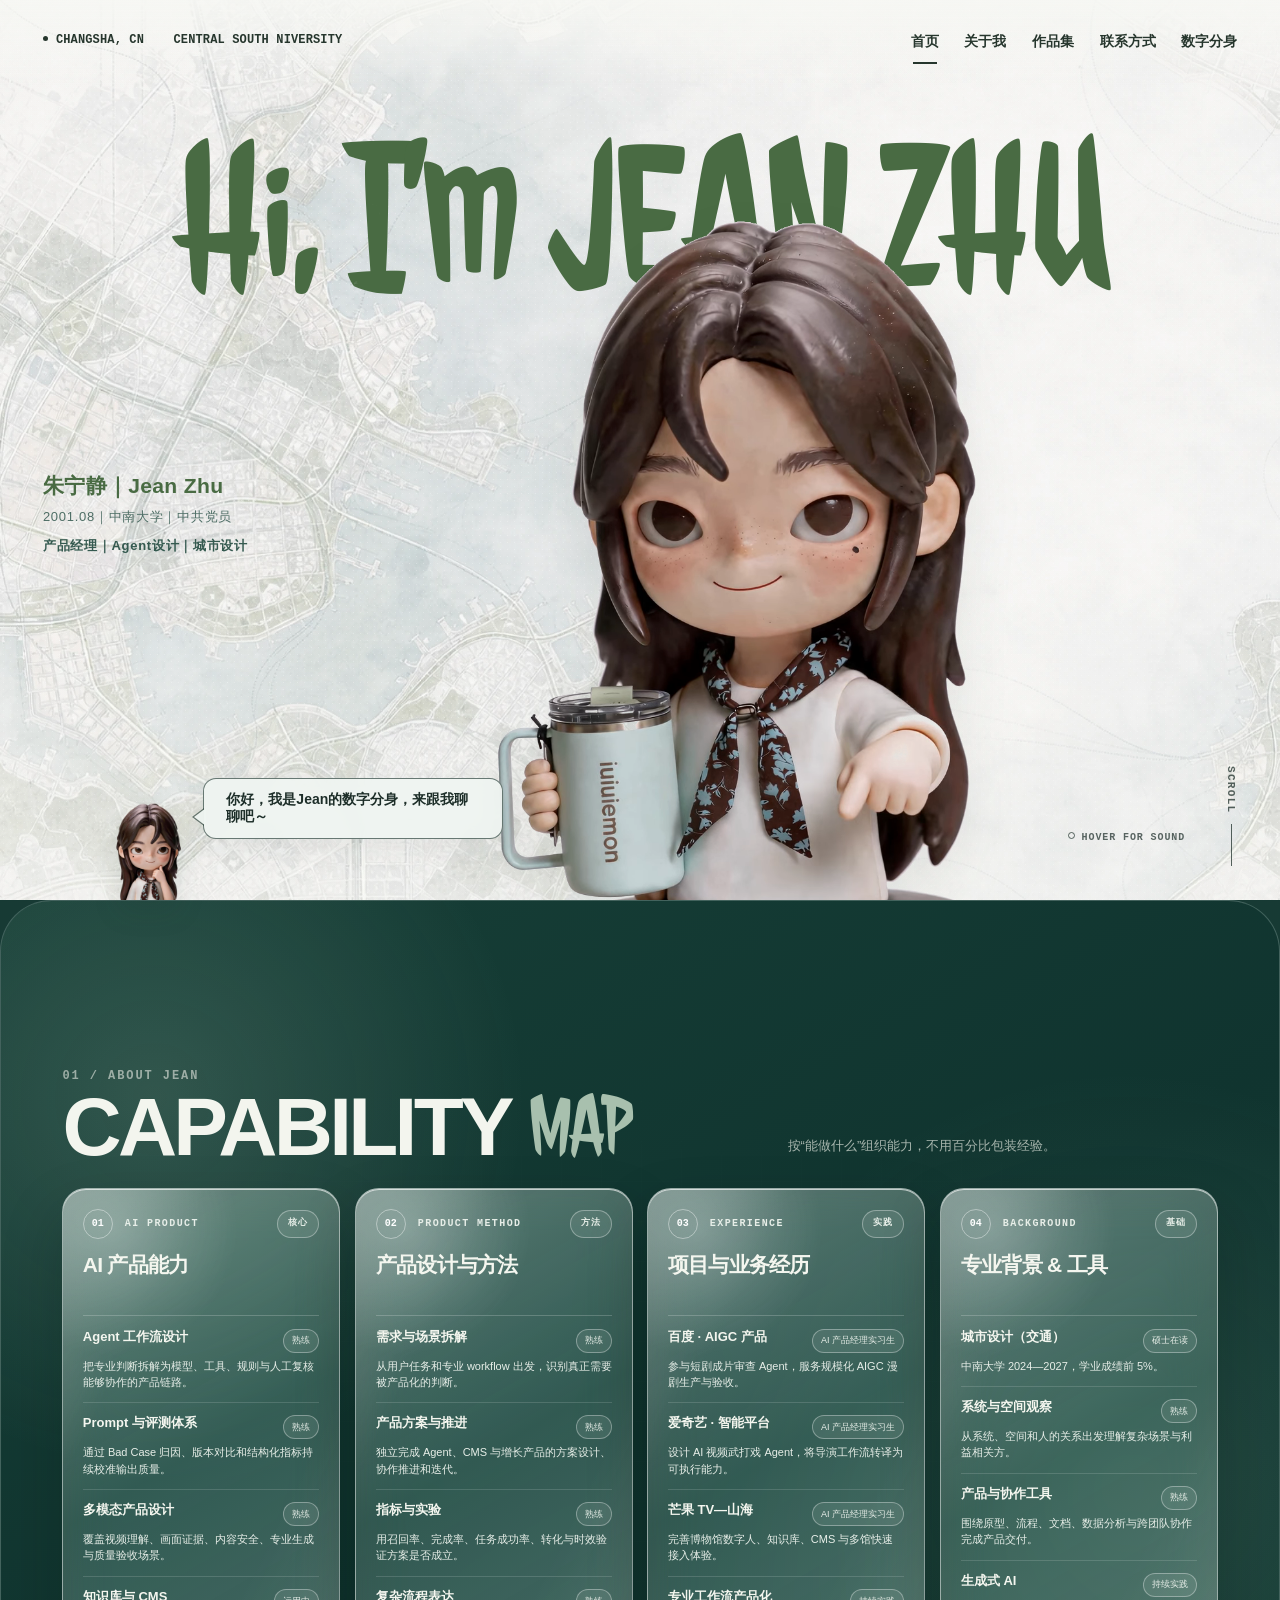
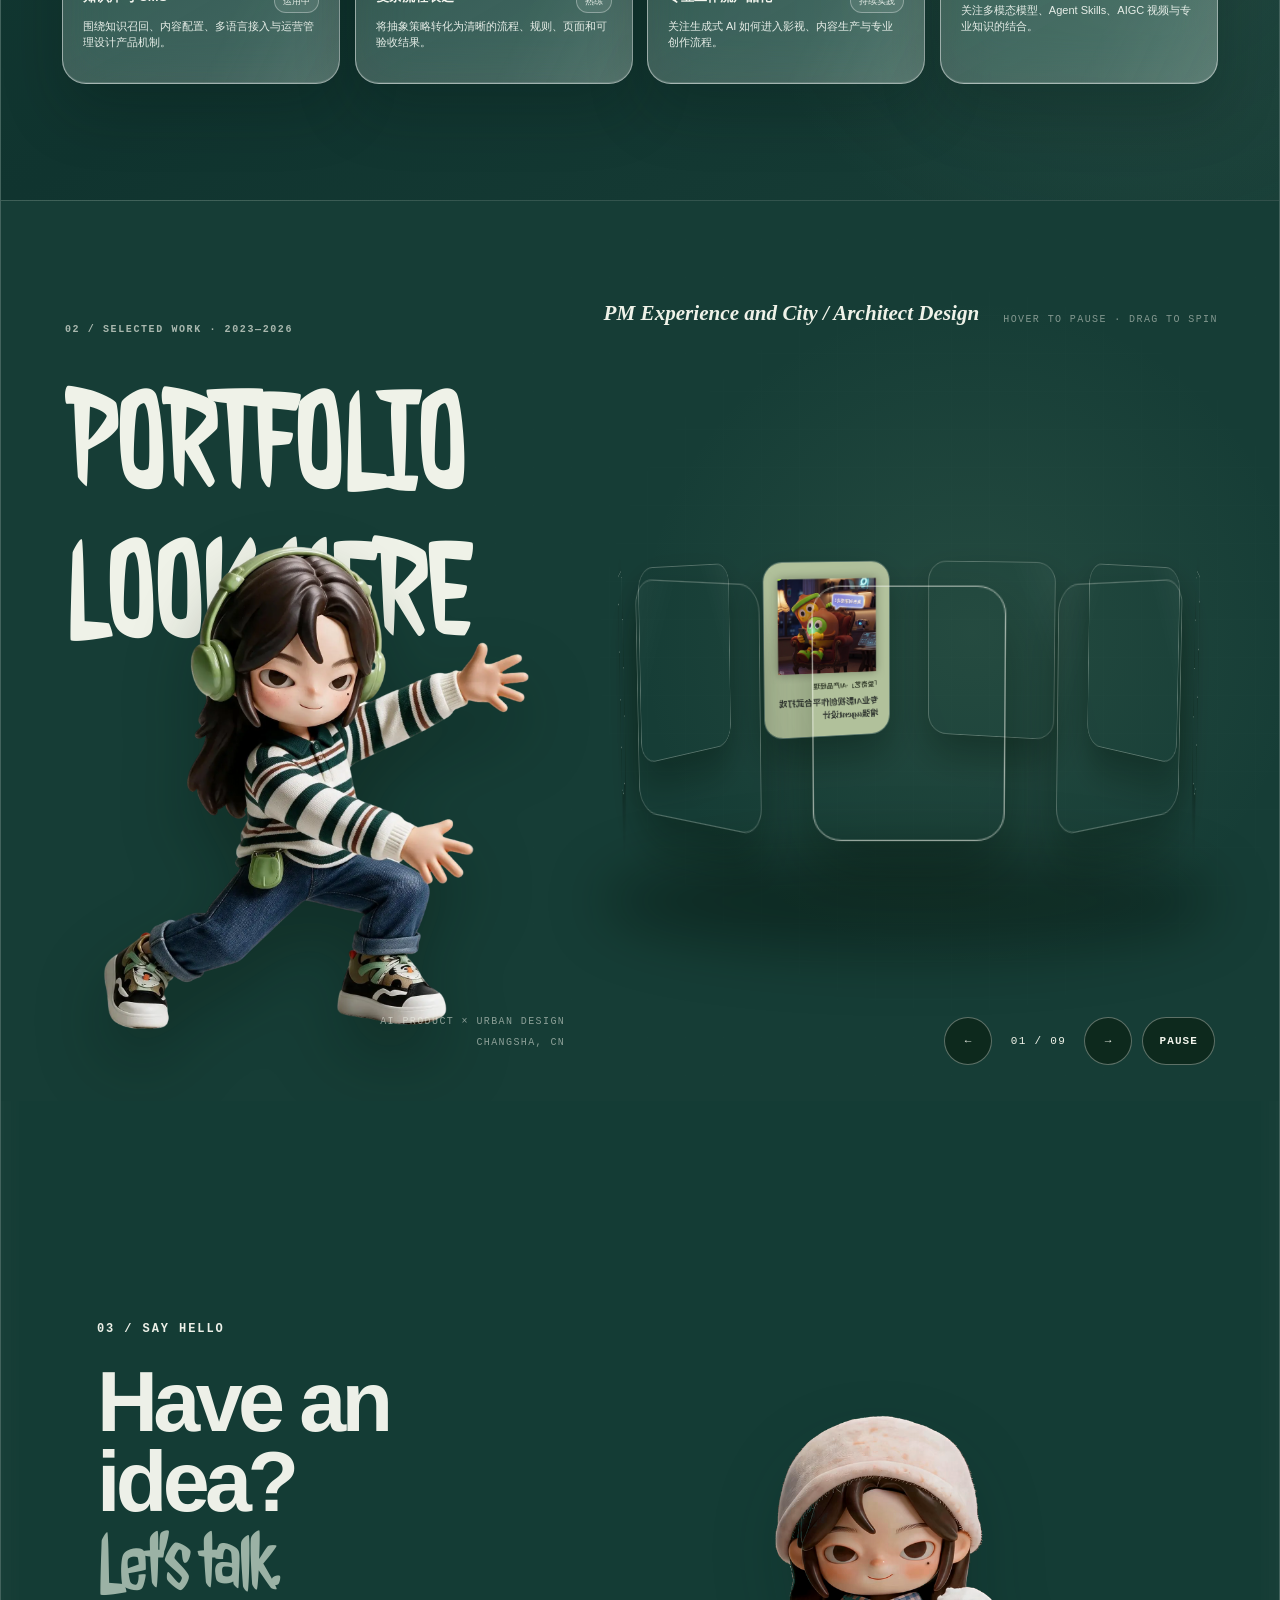
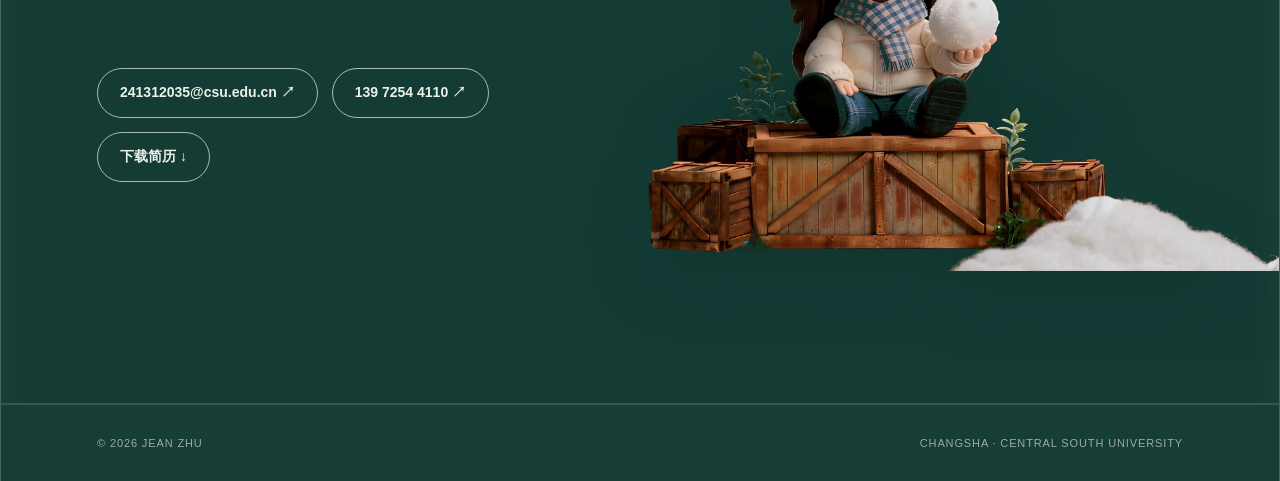
==== commit 668b3d06: "Add animated hero profile details" ====
--- a/index.html
+++ b/index.html
@@ -279,6 +279,57 @@
       }
 
       @keyframes title-in {
+        to {
+          opacity: 1;
+          transform: translateY(0);
+        }
+      }
+
+      .hero-profile {
+        position: absolute;
+        top: 52.5%;
+        left: var(--nav-x);
+        z-index: 4;
+        display: grid;
+        gap: 10px;
+        width: min(430px, 29vw);
+        color: var(--forest);
+        font-family: -apple-system, BlinkMacSystemFont, "PingFang SC", "Hiragino Sans GB", "Microsoft YaHei", sans-serif;
+        pointer-events: none;
+      }
+
+      .hero-profile p {
+        margin: 0;
+        opacity: 0;
+        transform: translateY(16px);
+        animation: profile-line-in 620ms cubic-bezier(0.22, 1, 0.36, 1) var(--profile-delay) forwards;
+      }
+
+      .hero-profile__name {
+        font-size: clamp(21px, 1.65vw, 32px);
+        font-weight: 600;
+        letter-spacing: 0.015em;
+        line-height: 1.2;
+      }
+
+      .hero-profile__meta,
+      .hero-profile__roles {
+        font-size: clamp(13px, 0.92vw, 17px);
+        font-weight: 500;
+        letter-spacing: 0.055em;
+        line-height: 1.45;
+      }
+
+      .hero-profile__meta {
+        color: rgba(43, 82, 72, 0.82);
+      }
+
+      .hero-profile__roles {
+        color: rgba(43, 82, 72, 0.95);
+        font-weight: 600;
+      }
+
+      @keyframes profile-line-in {
         to {
           opacity: 1;
           transform: translateY(0);
@@ -1654,6 +1705,22 @@
           font-size: clamp(92px, 14vw, 150px);
         }
 
+        .hero-profile {
+          top: 50%;
+          left: 28px;
+          gap: 8px;
+          width: min(330px, 39vw);
+        }
+
+        .hero-profile__name {
+          font-size: clamp(19px, 2.5vw, 26px);
+        }
+
+        .hero-profile__meta,
+        .hero-profile__roles {
+          font-size: clamp(12px, 1.55vw, 15px);
+        }
+
         .character-stage {
           left: 59%;
           height: min(72svh, 760px);
@@ -1724,6 +1791,24 @@
 
         .hero-title span {
           display: block;
+        }
+
+        .hero-profile {
+          top: 47%;
+          left: 18px;
+          gap: 6px;
+          width: min(245px, 64vw);
+          text-shadow: 0 1px 12px rgba(250, 251, 248, 0.72);
+        }
+
+        .hero-profile__name {
+          font-size: clamp(17px, 5vw, 21px);
+        }
+
+        .hero-profile__meta,
+        .hero-profile__roles {
+          font-size: clamp(11px, 3.2vw, 13px);
+          letter-spacing: 0.025em;
         }
 
         .character-stage {
@@ -2010,6 +2095,11 @@
         }
 
         .hero-title {
+          opacity: 1;
+          transform: none;
+        }
+
+        .hero-profile p {
           opacity: 1;
           transform: none;
         }
@@ -2059,6 +2149,12 @@
     <main>
       <section class="hero" id="home" aria-labelledby="hero-title">
         <h1 class="hero-title" id="hero-title"><span>Hi, I’m </span><span>JEAN ZHU</span></h1>
+
+        <div class="hero-profile" aria-label="Jean Zhu 个人信息">
+          <p class="hero-profile__name" style="--profile-delay: 760ms">朱宁静｜Jean Zhu</p>
+          <p class="hero-profile__meta" style="--profile-delay: 900ms">2001.08｜中南大学｜中共党员</p>
+          <p class="hero-profile__roles" style="--profile-delay: 1040ms">产品经理｜Agent设计｜城市设计</p>
+        </div>
 
         <div class="character-stage" aria-label="Jean 的 3D 潮玩动态形象">
           <video
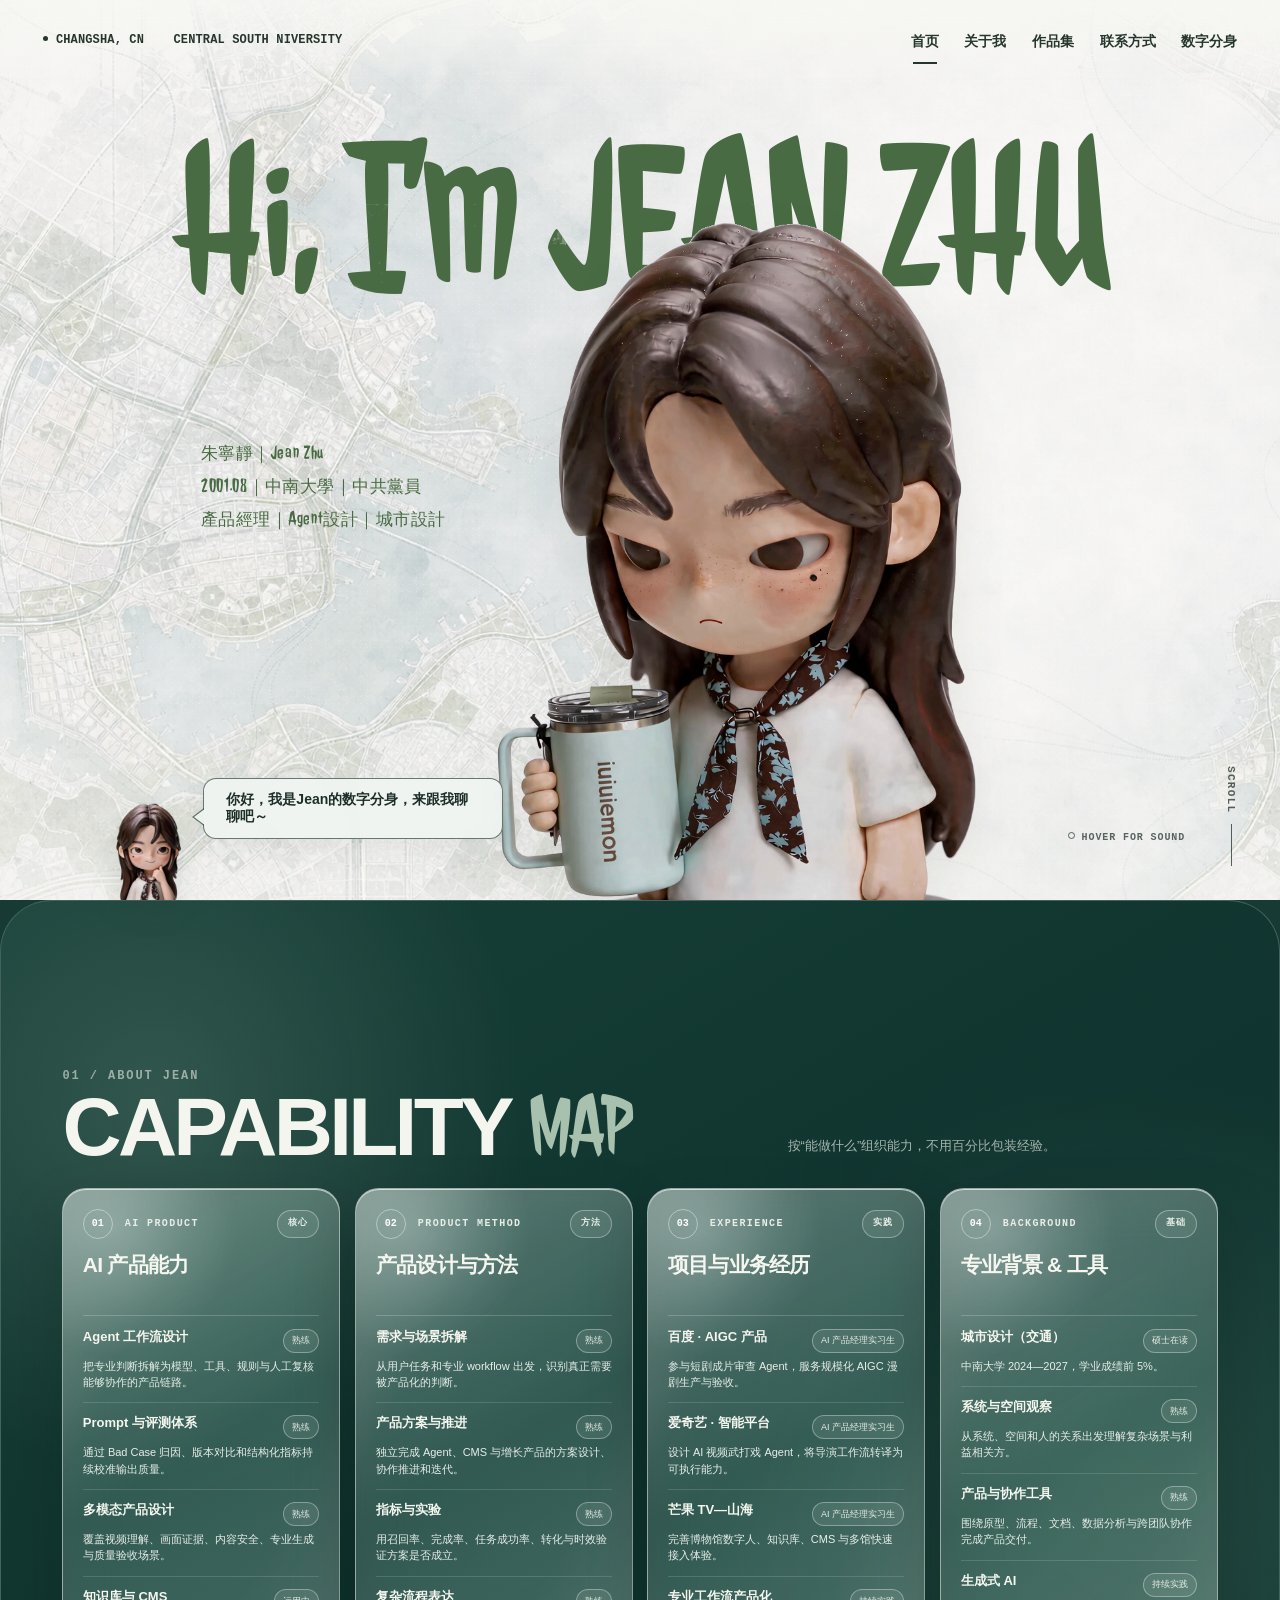
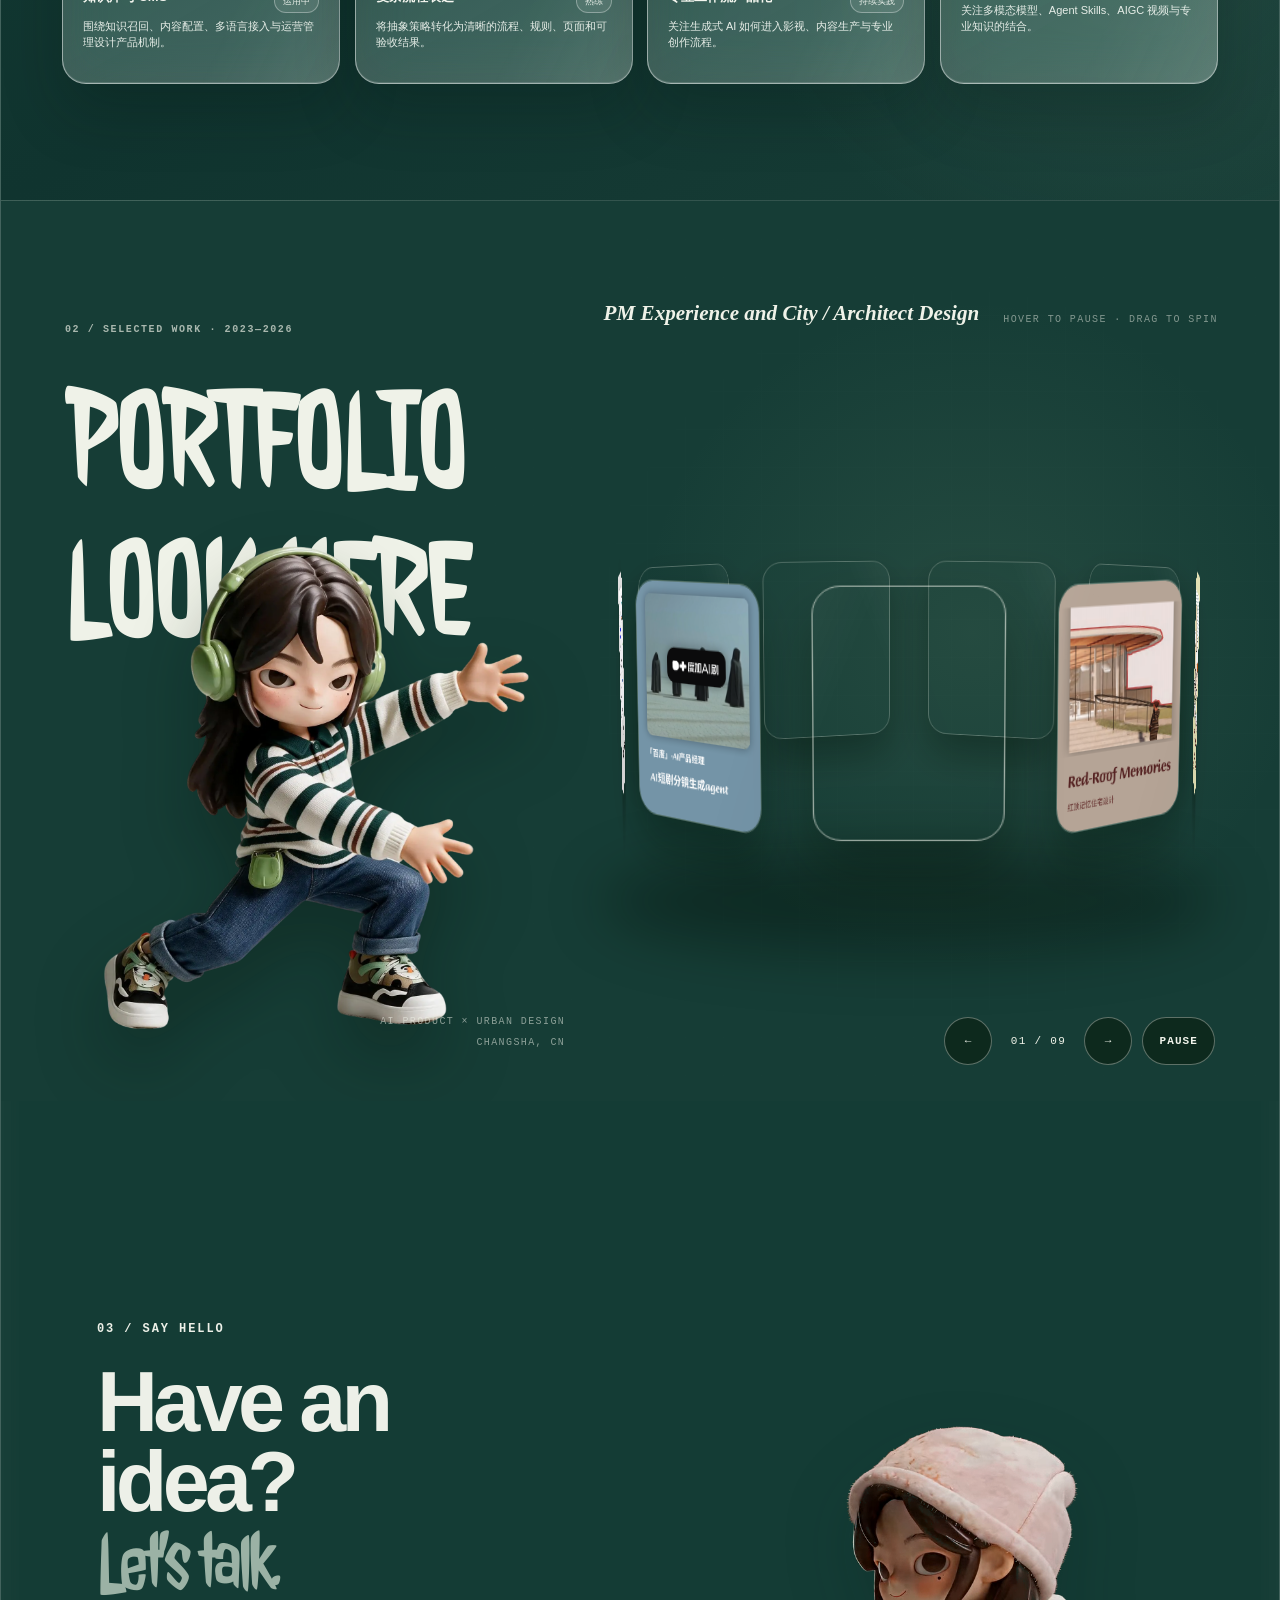
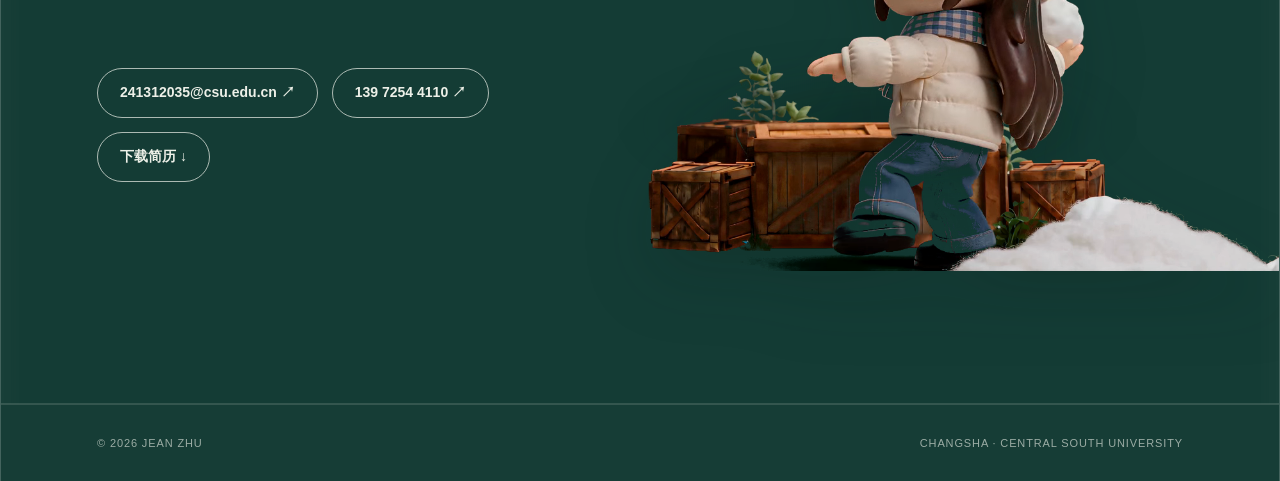
==== commit cc36f4a2: "Refine hero profile typography and placement" ====
--- a/index.html
+++ b/index.html
@@ -287,46 +287,35 @@
 
       .hero-profile {
         position: absolute;
-        top: 52.5%;
-        left: var(--nav-x);
+        top: 49%;
+        left: 15.7vw;
         z-index: 4;
         display: grid;
-        gap: 10px;
-        width: min(430px, 29vw);
+        gap: 9px;
+        width: max-content;
+        max-width: 34vw;
         color: var(--forest);
-        font-family: -apple-system, BlinkMacSystemFont, "PingFang SC", "Hiragino Sans GB", "Microsoft YaHei", sans-serif;
+        font-family: "PingFang TC", "PingFang SC", -apple-system, BlinkMacSystemFont, "Hiragino Sans GB", "Microsoft JhengHei", sans-serif;
         pointer-events: none;
       }
 
       .hero-profile p {
         margin: 0;
+        font-size: clamp(17px, 1.15vw, 23px);
+        font-weight: 400;
+        letter-spacing: 0.025em;
+        line-height: 1.25;
+        white-space: nowrap;
         opacity: 0;
         transform: translateY(16px);
         animation: profile-line-in 620ms cubic-bezier(0.22, 1, 0.36, 1) var(--profile-delay) forwards;
       }
 
-      .hero-profile__name {
-        font-size: clamp(21px, 1.65vw, 32px);
-        font-weight: 600;
-        letter-spacing: 0.015em;
-        line-height: 1.2;
-      }
-
-      .hero-profile__meta,
-      .hero-profile__roles {
-        font-size: clamp(13px, 0.92vw, 17px);
-        font-weight: 500;
-        letter-spacing: 0.055em;
-        line-height: 1.45;
-      }
-
-      .hero-profile__meta {
-        color: rgba(43, 82, 72, 0.82);
-      }
-
-      .hero-profile__roles {
-        color: rgba(43, 82, 72, 0.95);
-        font-weight: 600;
+      .hero-profile__latin {
+        font-family: "Jolly Lodger", "Arial Narrow", cursive;
+        font-size: 1.12em;
+        font-weight: 400;
+        letter-spacing: 0.035em;
       }
 
       @keyframes profile-line-in {
@@ -1706,19 +1695,14 @@
         }
 
         .hero-profile {
-          top: 50%;
-          left: 28px;
+          top: 49%;
+          left: 12vw;
           gap: 8px;
-          width: min(330px, 39vw);
-        }
-
-        .hero-profile__name {
-          font-size: clamp(19px, 2.5vw, 26px);
-        }
-
-        .hero-profile__meta,
-        .hero-profile__roles {
-          font-size: clamp(12px, 1.55vw, 15px);
+          max-width: 46vw;
+        }
+
+        .hero-profile p {
+          font-size: clamp(15px, 1.9vw, 19px);
         }
 
         .character-stage {
@@ -1797,18 +1781,14 @@
           top: 47%;
           left: 18px;
           gap: 6px;
-          width: min(245px, 64vw);
+          width: max-content;
+          max-width: calc(100vw - 36px);
           text-shadow: 0 1px 12px rgba(250, 251, 248, 0.72);
         }
 
-        .hero-profile__name {
-          font-size: clamp(17px, 5vw, 21px);
-        }
-
-        .hero-profile__meta,
-        .hero-profile__roles {
-          font-size: clamp(11px, 3.2vw, 13px);
-          letter-spacing: 0.025em;
+        .hero-profile p {
+          font-size: clamp(13px, 3.6vw, 15px);
+          letter-spacing: 0.015em;
         }
 
         .character-stage {
@@ -2150,10 +2130,10 @@
       <section class="hero" id="home" aria-labelledby="hero-title">
         <h1 class="hero-title" id="hero-title"><span>Hi, I’m </span><span>JEAN ZHU</span></h1>
 
-        <div class="hero-profile" aria-label="Jean Zhu 个人信息">
-          <p class="hero-profile__name" style="--profile-delay: 760ms">朱宁静｜Jean Zhu</p>
-          <p class="hero-profile__meta" style="--profile-delay: 900ms">2001.08｜中南大学｜中共党员</p>
-          <p class="hero-profile__roles" style="--profile-delay: 1040ms">产品经理｜Agent设计｜城市设计</p>
+        <div class="hero-profile" aria-label="Jean Zhu 個人資訊">
+          <p class="hero-profile__name" style="--profile-delay: 760ms">朱寧靜｜<span class="hero-profile__latin" lang="en">Jean Zhu</span></p>
+          <p class="hero-profile__meta" style="--profile-delay: 900ms"><span class="hero-profile__latin">2001.08</span>｜中南大學｜中共黨員</p>
+          <p class="hero-profile__roles" style="--profile-delay: 1040ms">產品經理｜<span class="hero-profile__latin" lang="en">Agent</span>設計｜城市設計</p>
         </div>
 
         <div class="character-stage" aria-label="Jean 的 3D 潮玩动态形象">
